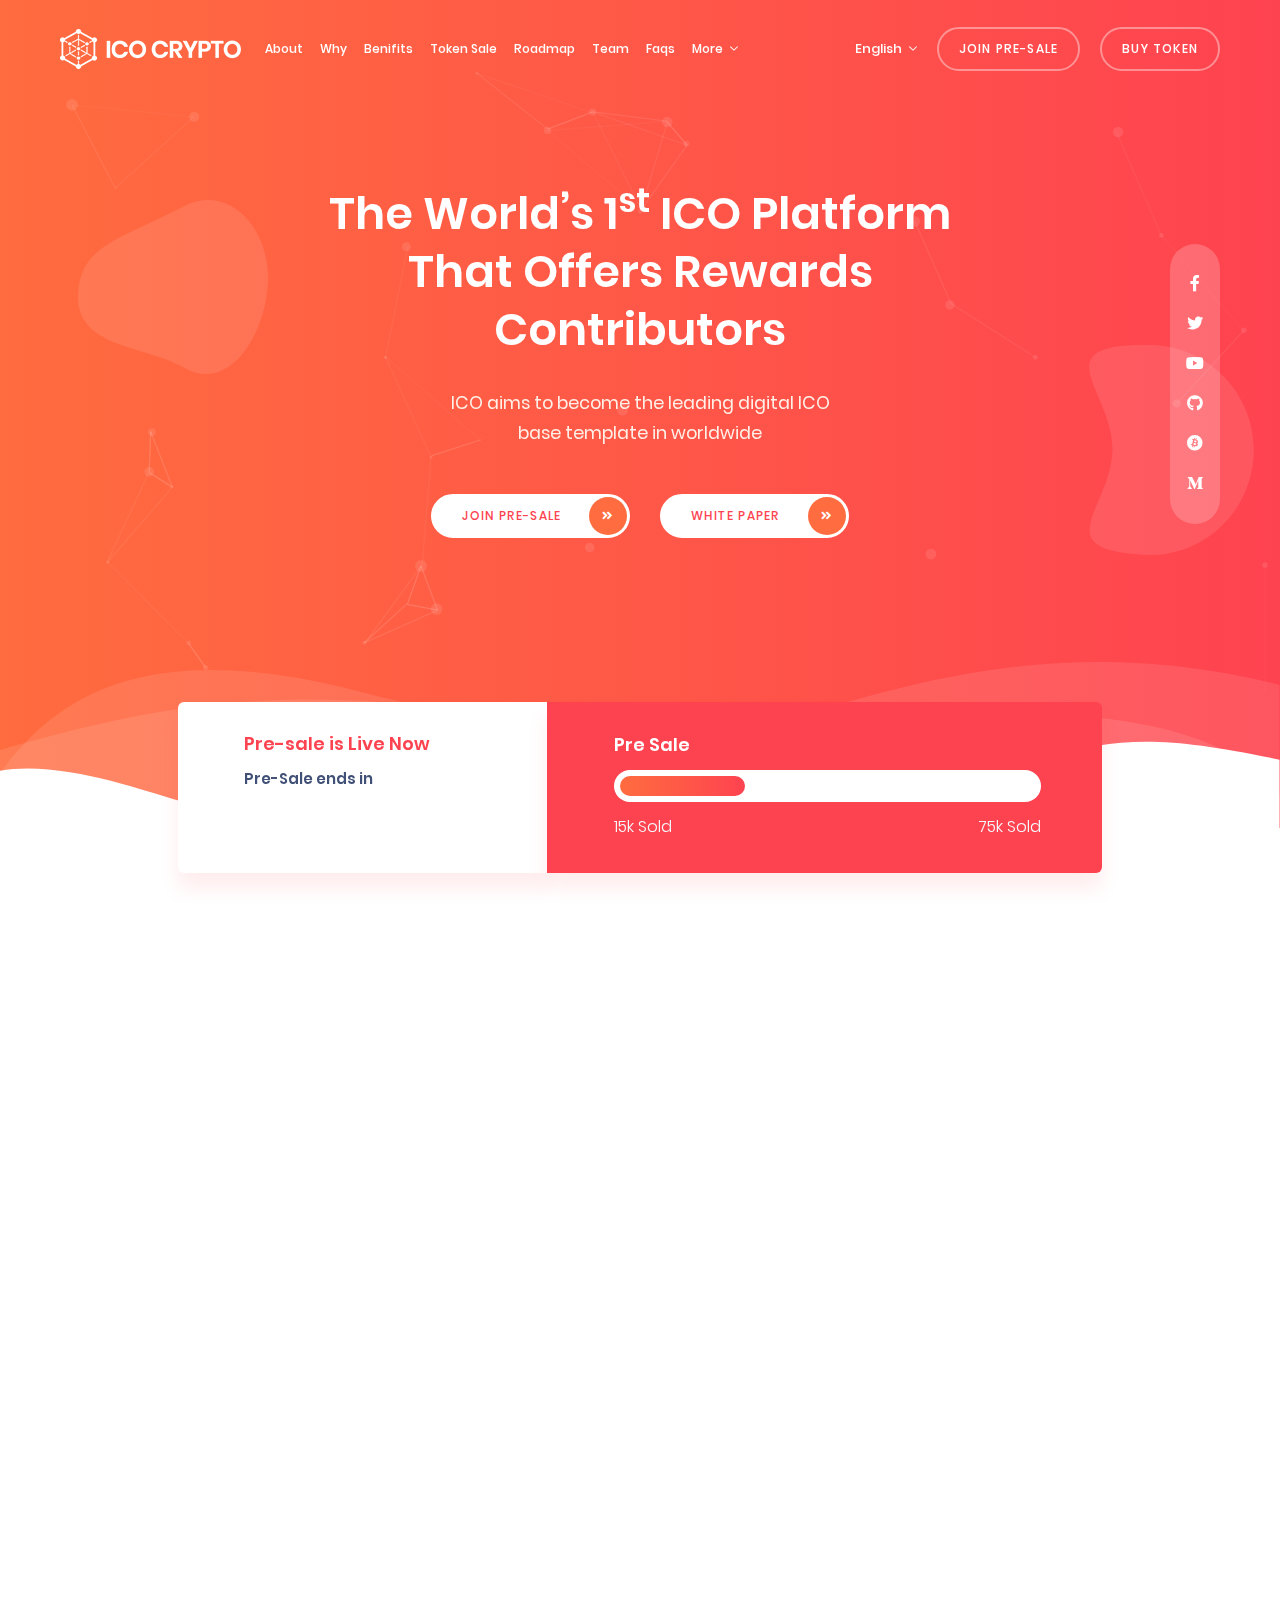
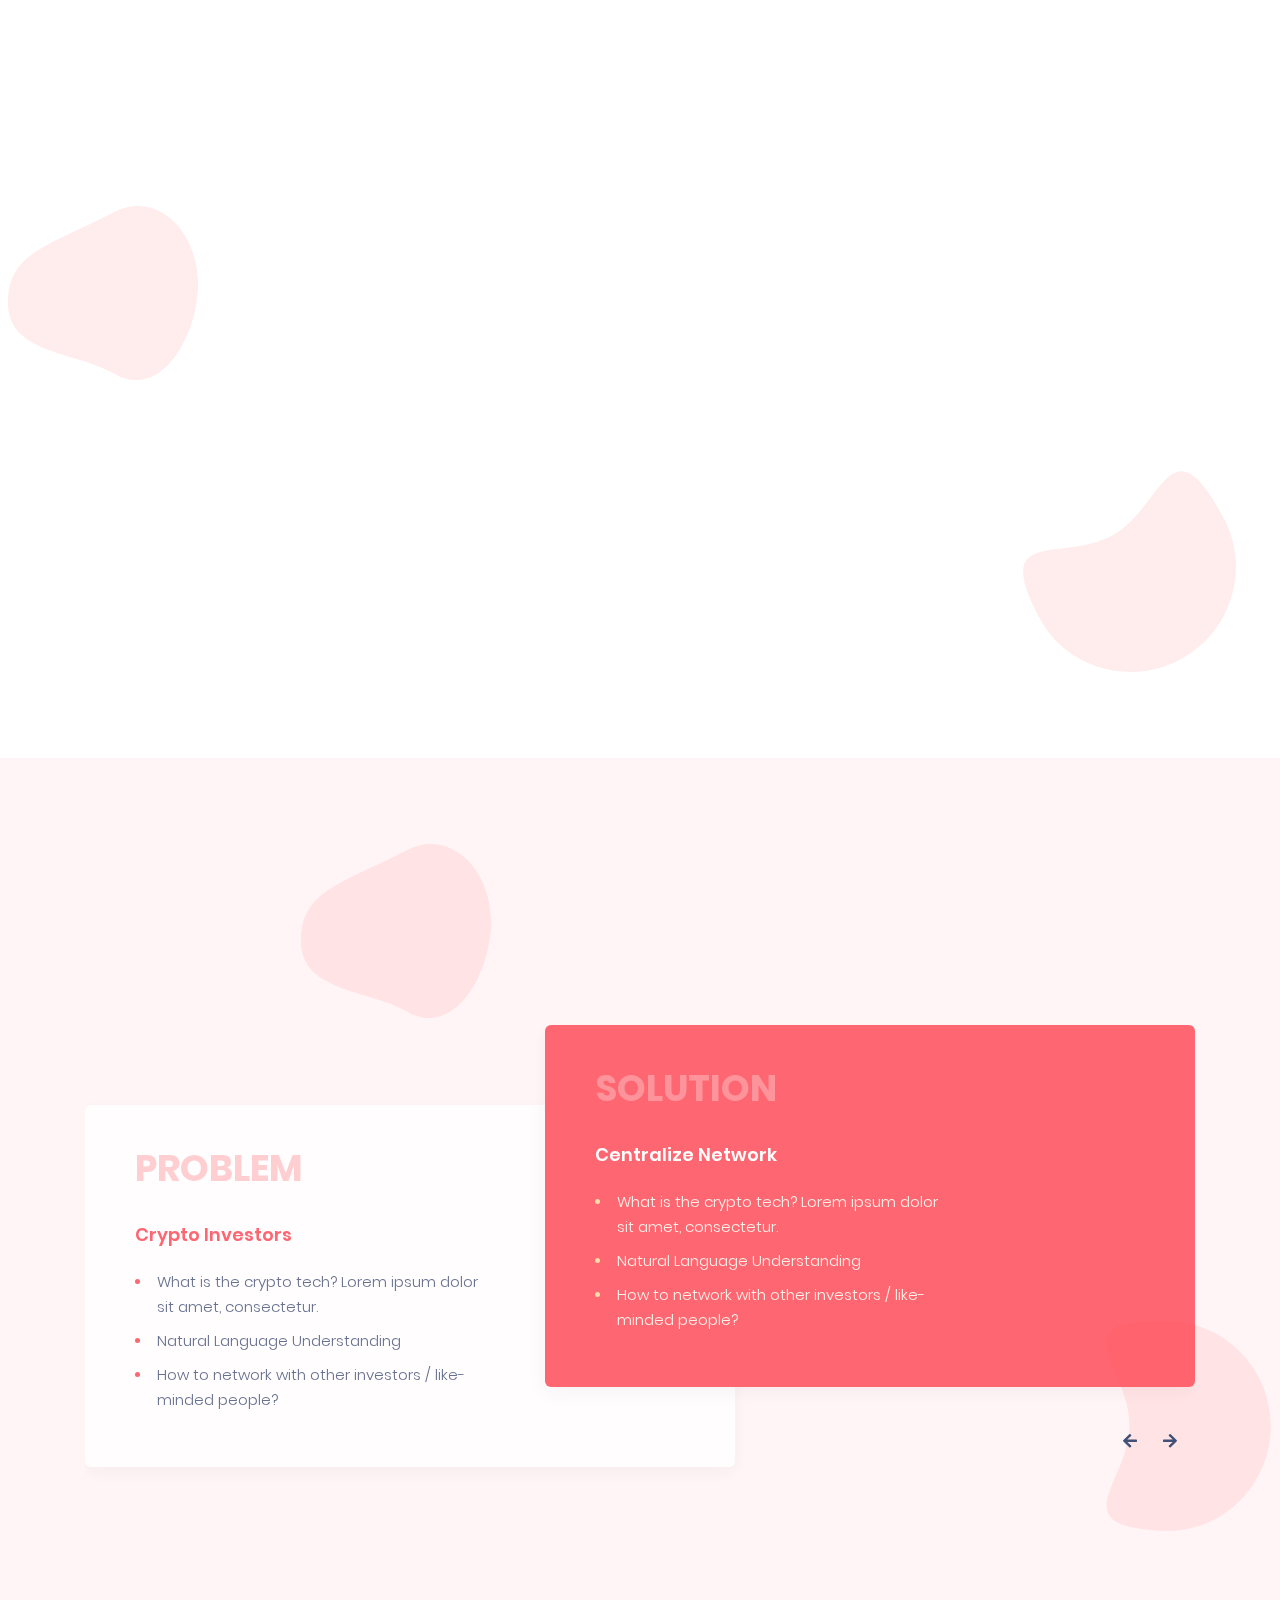
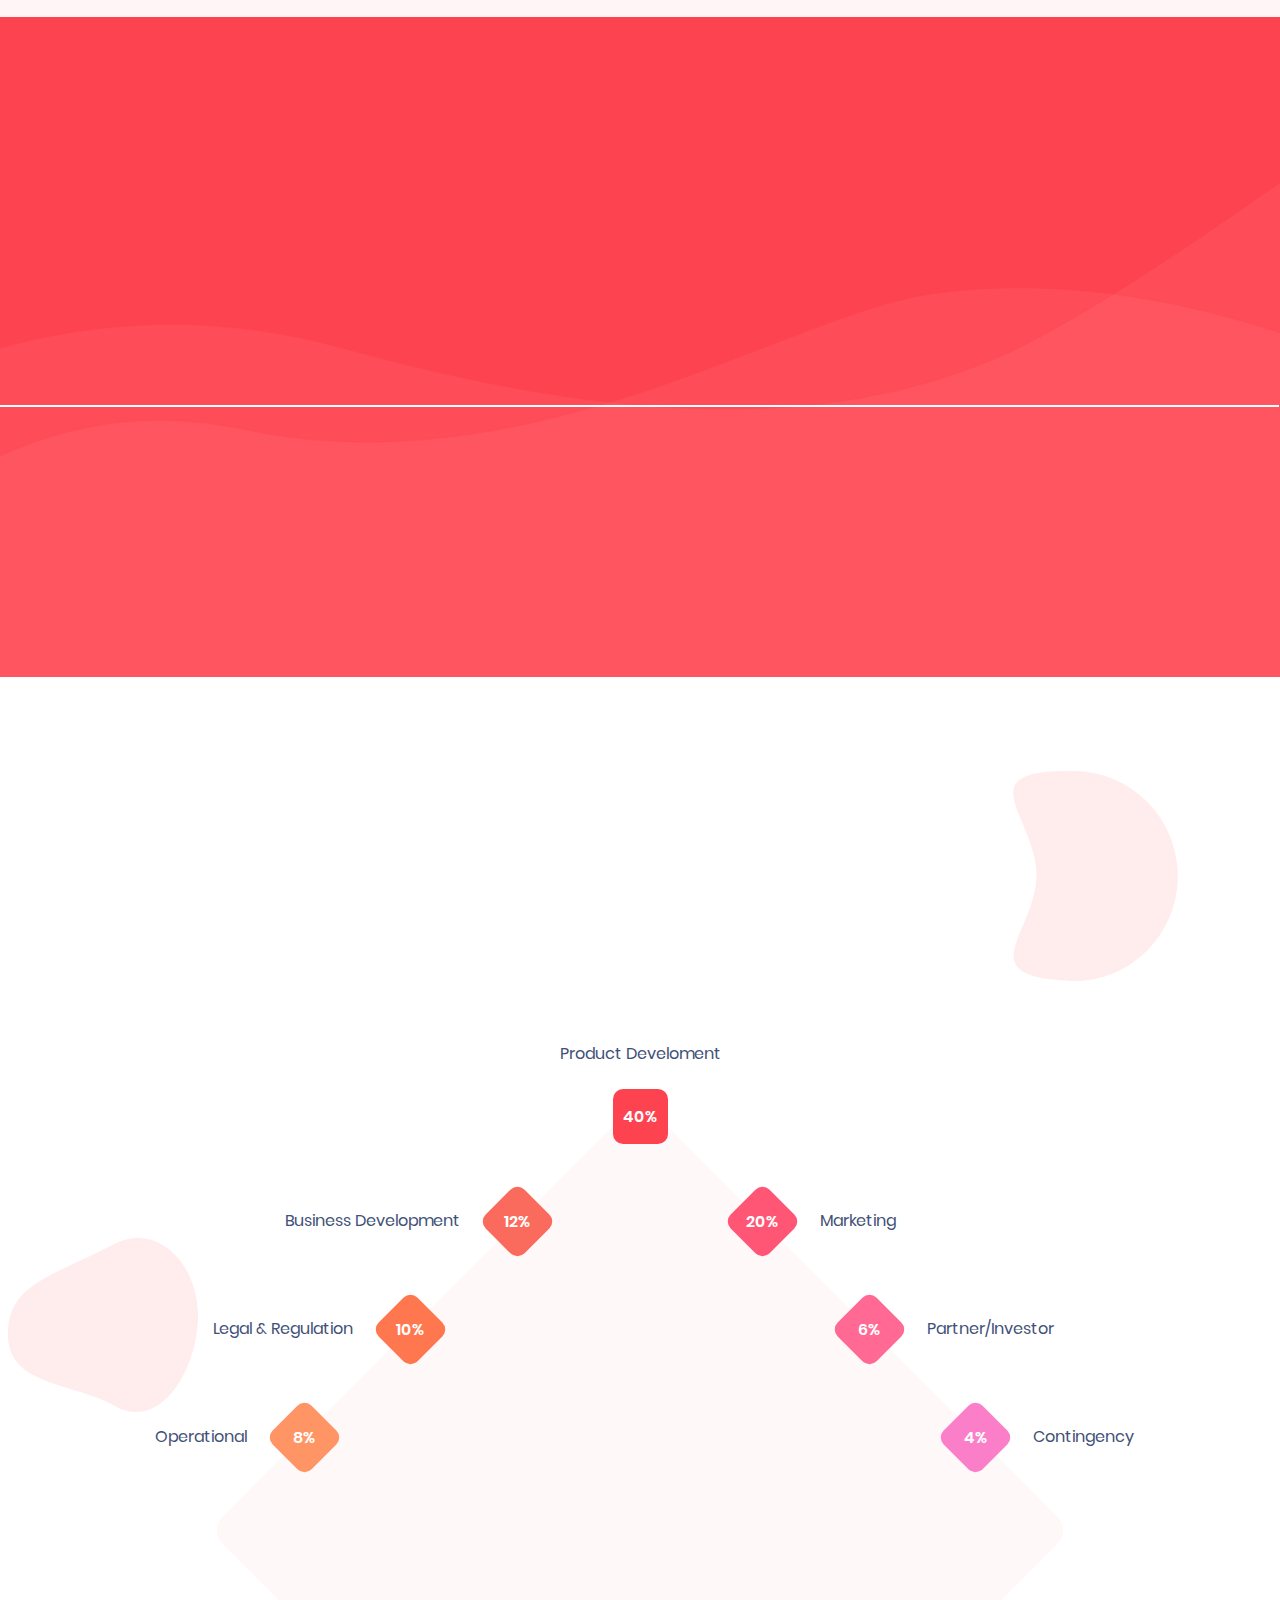
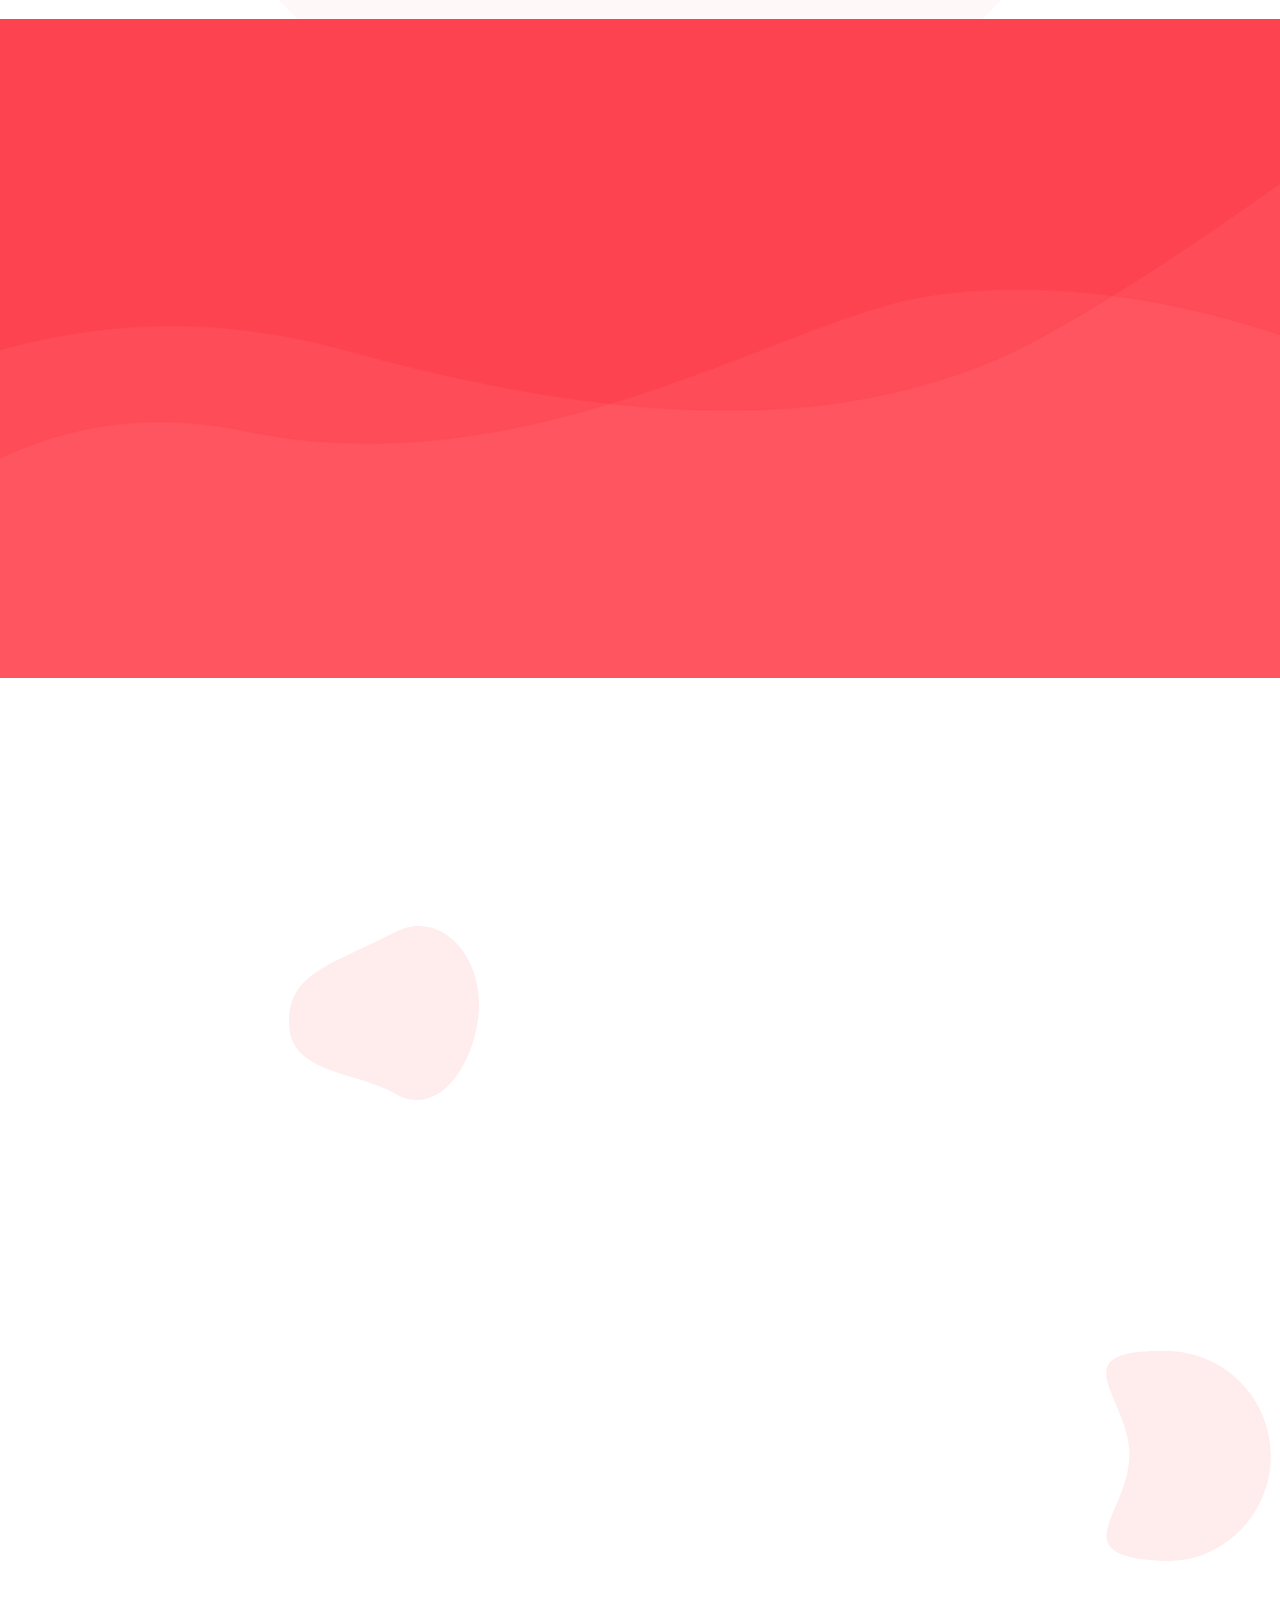
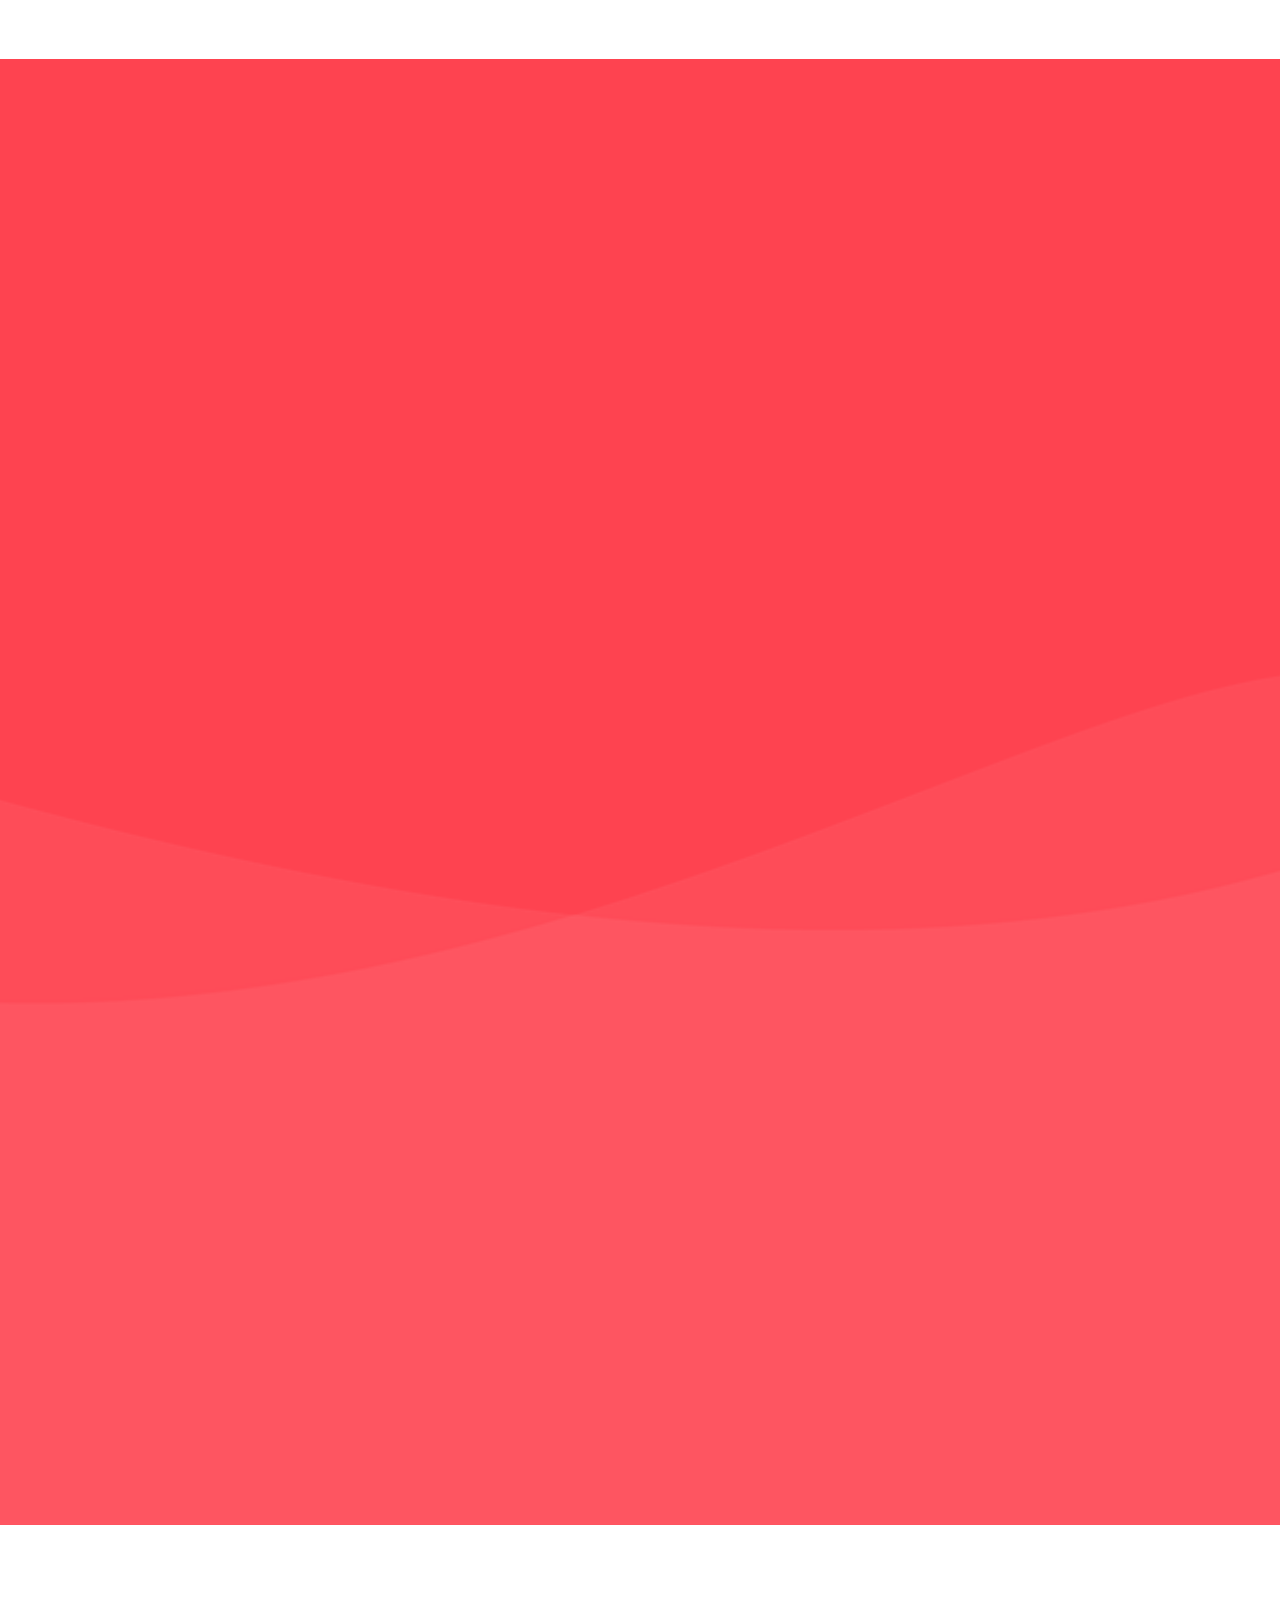
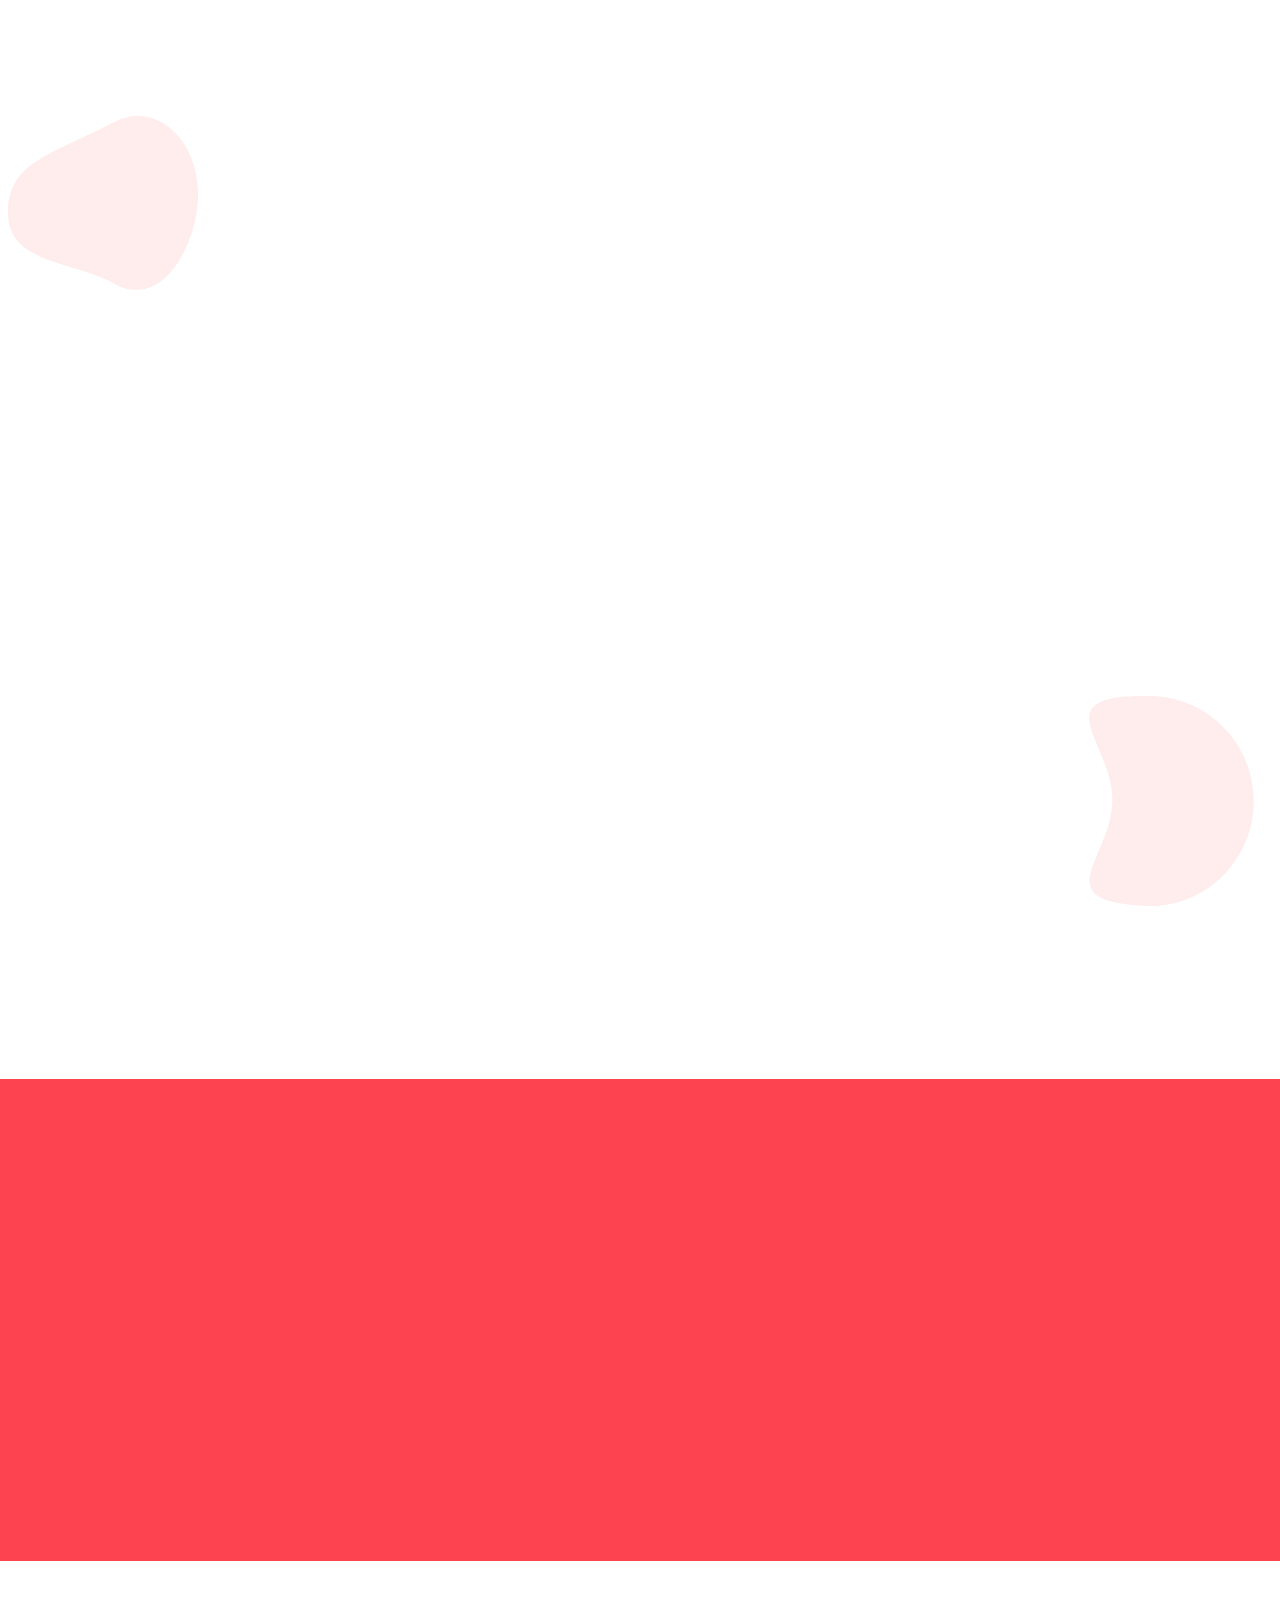
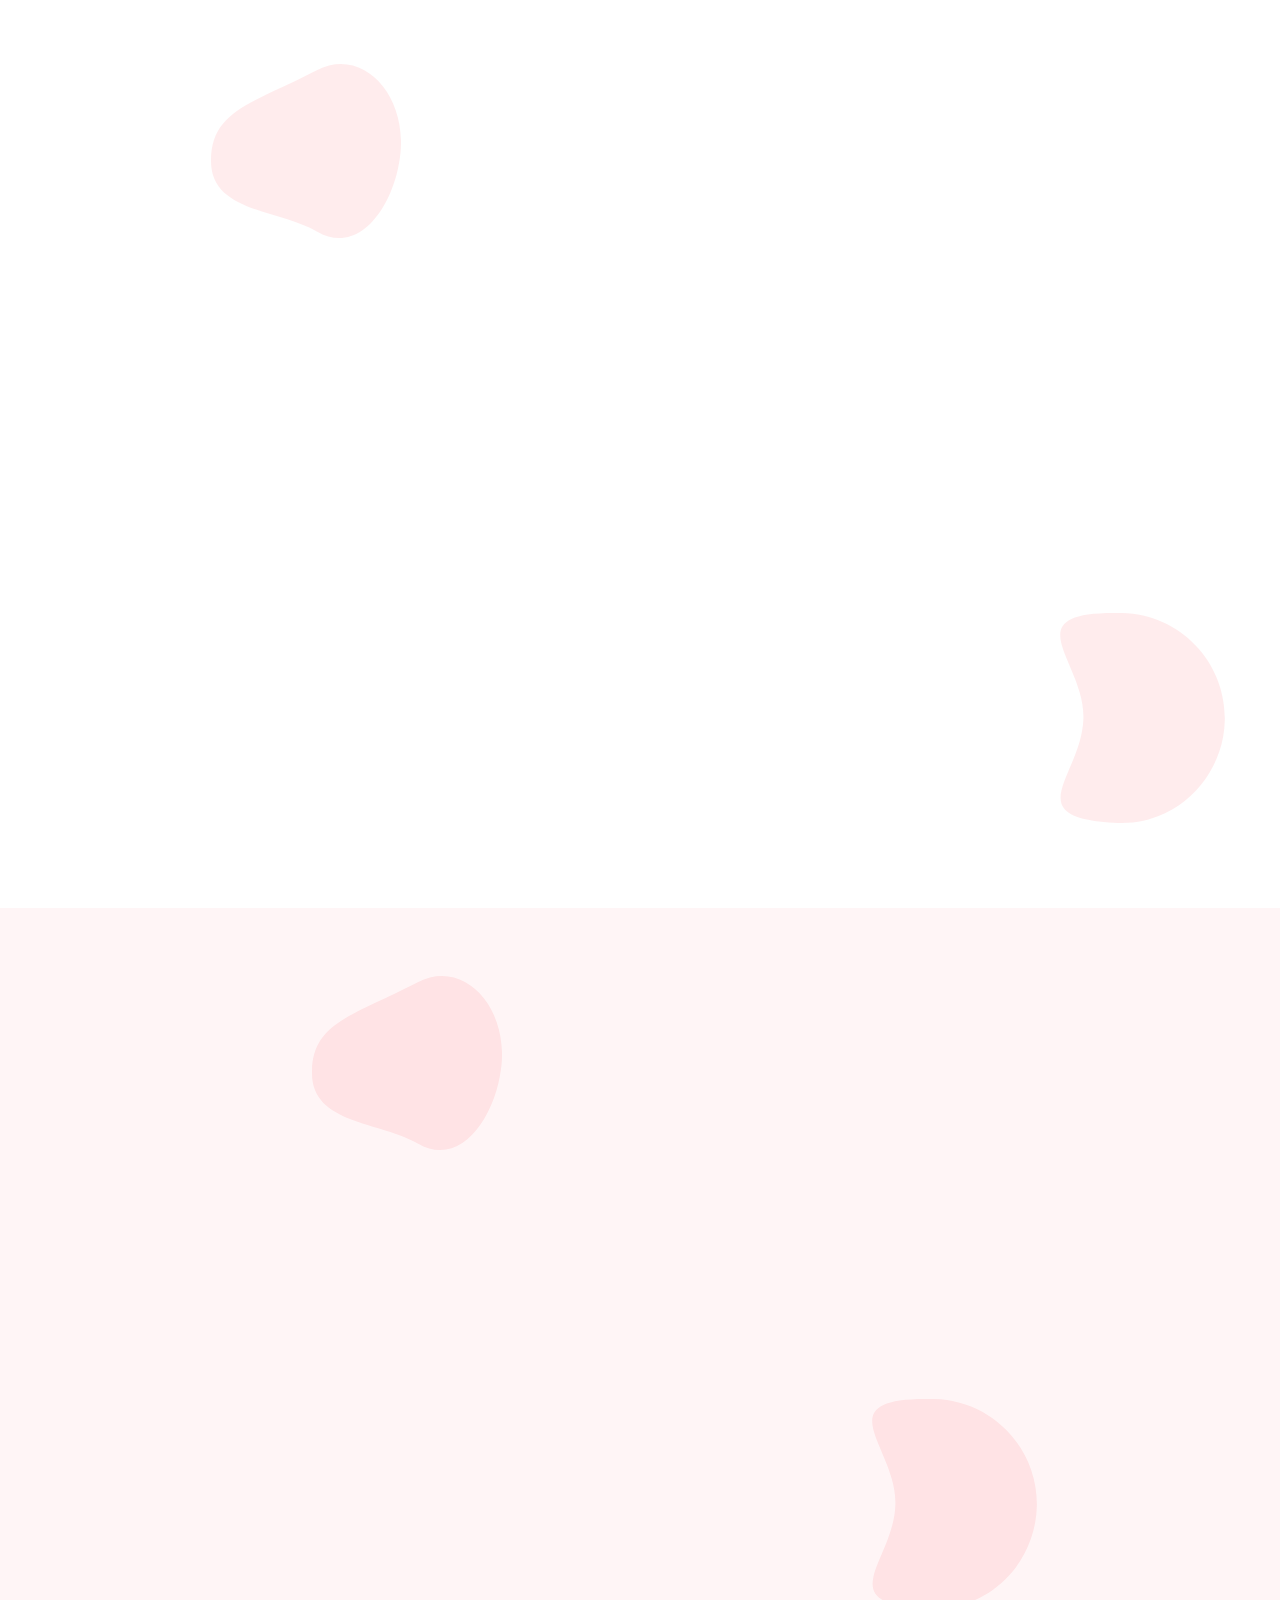
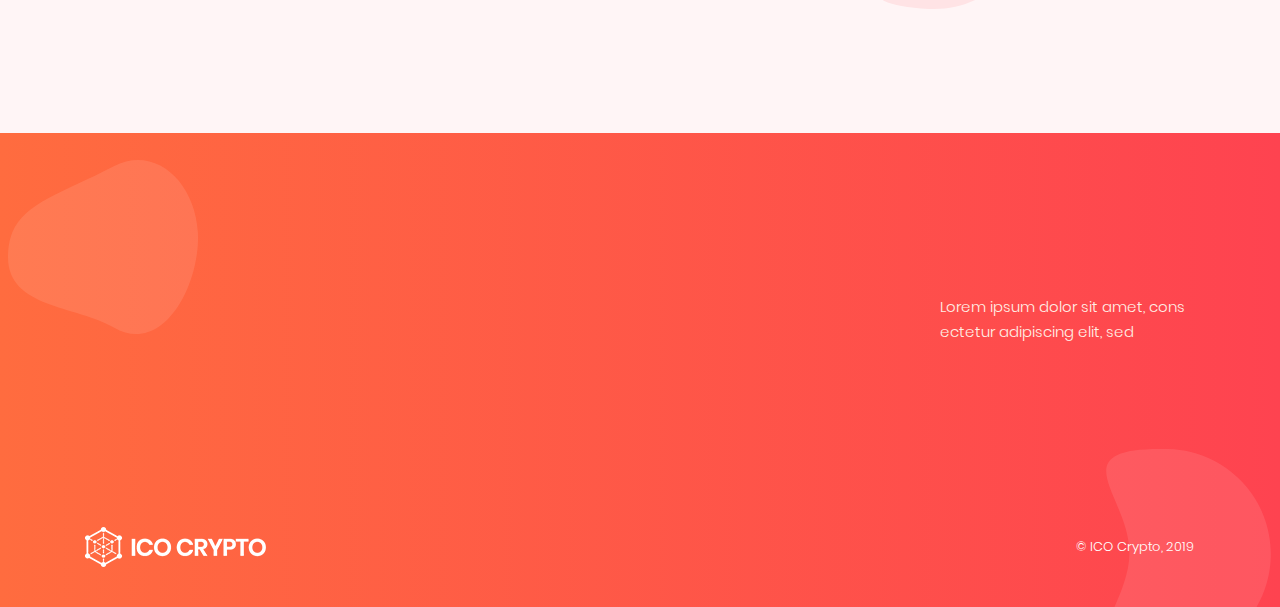
==== index-zinnia.html @ e2e9f6ba "Add files via upload" ====
<!DOCTYPE html>
<html lang="zxx" class="js">
<head>
	<meta charset="utf-8">
<meta name="author" content="Softnio">
<meta name="viewport" content="width=device-width, initial-scale=1, shrink-to-fit=no">
<meta name="description" content="">
<!-- Fav Icon  -->
<link rel="shortcut icon" href="images/favicon.png">
<!-- Site Title  -->
<title>Zinnia | ICO Crypto - ICO Landing Page &amp; Multi-Purpose Cryptocurrency HTML Template</title>
<!-- Bundle and Base CSS -->
<link rel="stylesheet" href="assets/css/vendor.bundle.css?ver=1930">
<link rel="stylesheet" href="assets/css/style-zinnia.css?ver=1930" id="changeTheme">
<!-- Extra CSS -->
<link rel="stylesheet" href="assets/css/theme.css?ver=1930">




</head>
    


    <body class="nk-body body-wider mode-onepage">

	<div class="nk-wrap">
		<header class="nk-header page-header is-transparent is-sticky is-shrink" id="header">
		    <!-- Header @s -->
            <div class="header-main">
                <div class="header-container header-container-s1">
                    <div class="header-wrap">
                        <!-- Logo @s -->
                        <div class="header-logo logo animated" data-animate="fadeInDown" data-delay=".65">
                            <a href="./" class="logo-link">
                                <img class="logo-dark" src="images/logo.png" srcset="images/logo2x.png 2x" alt="logo">
                                <img class="logo-light" src="images/logo-full-white.png" srcset="images/logo-full-white2x.png 2x" alt="logo">
                            </a>
                        </div>

                        <!-- Menu Toogle @s -->
                        <div class="header-nav-toggle">
                            <a href="#" class="navbar-toggle" data-menu-toggle="header-menu">
                                <div class="toggle-line">
                                    <span></span>
                                </div>
                            </a>
                        </div>

                        <!-- Menu @s -->
                        <div class="header-navbar header-navbar-s1">
                            <nav class="header-menu justify-content-between" id="header-menu">
                                <ul class="menu animated remove-animation" data-animate="fadeInDown" data-delay=".75">
                                    <li class="menu-item"><a class="menu-link nav-link" href="#about">About</a></li>
                                    <li class="menu-item"><a class="menu-link nav-link" href="#why">Why</a></li>
                                    <li class="menu-item"><a class="menu-link nav-link" href="#benifits">Benifits</a></li>
                                    <li class="menu-item"><a class="menu-link nav-link" href="#tokensale">Token Sale</a></li>
                                    <li class="menu-item"><a class="menu-link nav-link" href="#roadmap">Roadmap</a></li>
                                    <li class="menu-item"><a class="menu-link nav-link" href="#team">Team</a></li>
                                    <li class="menu-item"><a class="menu-link nav-link" href="#faqs">Faqs</a></li>
<!--                                    <li class="menu-item"><a class="menu-link nav-link" href="#contact">Contact</a></li>-->
                                    <li class="menu-item has-sub">
                                        <a class="menu-link nav-link menu-toggle" href="#">More</a>
                                        <ul class="menu-sub menu-drop">
                                            <li class="menu-item"><a class="menu-link nav-link" href="#documents">Documents</a></li>
                                            <li class="menu-item"><a class="menu-link nav-link" href="#services">Services</a></li>
                                            <li class="menu-item"><a class="menu-link nav-link" href="#partners">Partners</a></li>
                                            <li class="menu-item"><a class="menu-link nav-link" href="#contact">Contact</a></li>
                                        </ul>
                                    </li>
                                </ul>
                                <ul class="menu-btns align-items-center animated remove-animation" data-animate="fadeInDown" data-delay=".85">
                                    <li class="language-switcher language-switcher-s1 toggle-wrap">
                                        <a class="toggle-tigger" href="#">English</a>
                                        <ul class="toggle-class toggle-drop toggle-drop-left drop-list drop-list-sm">
                                            <li><a href="#">French</a></li>
                                            <li><a href="#">Chinese</a></li>
                                            <li><a href="#">Hindi</a></li>
                                        </ul>
                                    </li>
                                    <li><a href="#" class="btn btn-md btn-round btn-outline btn-auto btn-primary"><span>Join Pre-sale</span></a></li>
                                    <li><a href="#" class="btn btn-md btn-round btn-outline btn-auto btn-primary"><span>Buy Token</span></a></li>
                                </ul>
                            </nav>
                        </div><!-- .header-navbar @e -->
                    </div>                                                
                </div>
            </div><!-- .header-main @e -->

			<!-- Banner @s -->
            <div class="header-banner bg-theme-grad-alt">
                <div class="nk-banner">
                    <div class="banner banner-fs banner-single banner-with-token-box-s1">
                        <div class="ui-shape ui-shape-header ui-shape-light"></div>
                        <div class="banner-wrap">
                            <div class="container">
                                <div class="row align-items-center justify-content-center">
                                    <div class="col-sm-10 col-md-10 col-xl-9">
                                        <div class="banner-caption tc-light text-center">
                                            <div class="cpn-title animated" data-animate="fadeInUp" data-delay="1.25">
                                                <h1 class="title title-xl-s2 title-semibold">The World’s 1<sup>st</sup> ICO Platform That Offers Rewards Contributors</h1>
                                            </div>
                                            <div class="cpn-text cpn-text-center">
                                                <p class="lead animated" data-animate="fadeInUp" data-delay="1.35">ICO aims to become the leading digital ICO <br class="d-none d-md-block">base template in worldwide</p>
                                            </div>
                                            <div class="cpn-btns">
                                                <ul class="btn-grp justify-content-center animated" data-animate="fadeInUp" data-delay="1.45">
                                                    <li><a href="#" class="btn btn-md btn-round btn-with-icon btn-light">
                                                        <span>Join Pre-Sale</span> 
                                                        <em class="icon fas fa-angle-double-right"></em>
                                                    </a></li>
                                                    <li><a href="#" class="btn btn-md btn-round btn-with-icon btn-light">
                                                        <span>White Paper</span> 
                                                        <em class="icon fas fa-angle-double-right"></em>
                                                    </a></li>
                                                </ul>
                                            </div>
                                        </div>
                                    </div><!-- .col -->
                                </div><!-- .row -->
                            </div>
                            <div class="banner-social-wrap text-center animated" data-animate="fadeIn" data-delay="1.55">
                                <ul class="banner-social banner-social-vertical">
                                    <li><a href="#"><em class="fab fa-facebook-f"></em></a></li>
                                    <li><a href="#"><em class="fab fa-twitter"></em></a></li>
                                    <li><a href="#"><em class="fab fa-youtube"></em></a></li>
                                    <li><a href="#"><em class="fab fa-github"></em></a></li>
                                    <li><a href="#"><em class="fab fa-bitcoin"></em></a></li>
                                    <li><a href="#"><em class="fab fa-medium-m"></em></a></li>
                                </ul>
                            </div>
                        </div>
                    </div>
                    <div class="nk-ovm mask-b mask-contain-bottom"></div>
                </div><!-- .nk-banner -->
                <div class="token-box token-box-s1 animated" data-animate="fadeInUp" data-delay="1.65">
                    <div class="container">
                        <div class="row no-gutters justify-content-center">
                            <div class="col-xl-4 col-md-5">
                                <div class="token-countdown-wrapper split split-left split-md-left">
                                    <h5 class="title-sm">Pre-sale is Live Now</h5>
                                    <h6>Pre-Sale ends in</h6>
                                    <div class="countdown-small countdown-s3 countdown" data-date="2021/08/10" data-day-text="D" data-hour-text="H" data-min-text="M" data-sec-text="S"></div>
                                </div>
                            </div><!-- .col  -->
                            <div class="col-xl-6 col-md-7">
                                <div class="token-status token-status-s1 bg-theme tc-light text-left split split-right split-md-right">
                                    <h5 class="title-sm">Pre Sale</h5>
                                    <div class="progress-bar progress-bar-s1">
                                        <div class="progress-percent progress-percent-s1 bg-theme-grad-alt" data-percent="30"></div>
                                    </div>
                                    <div class="progress-points"><span>15k Sold</span> <span>75k Sold</span></div>
                                </div>
                            </div><!-- .col  -->
                        </div><!-- .row  -->
                    </div><!-- .container  -->
                </div>
                
                <!-- Place Particle Js -->
				<div id="particles-bg" class="particles-container particles-bg"></div>
            </div>
            <div class="gap-5x"></div>
            <div class="gap-10x d-md-none"></div>
            <div class="gap-5x d-sm-none"></div>
			<!-- .header-banner @e -->            
		</header>
        <main class="nk-pages">
            <section class="section bg-white pb-0 ov-h" id="about">
                <div class="container">
                    <!-- Block @s -->
                    <div class="nk-block nk-block-about text-center">
                        <div class="row justify-content-center gutter-vr-30px">
                            <div class="col-lg-10">
                                <div class="section-head section-head-about">
                                    <h2 class="title fw-6 animated" data-animate="fadeInUp" data-delay=".1">About ICO</h2>
                                    <p class="fw-4 tc-dark animated" data-animate="fadeInUp" data-delay=".2">Lorem ipsum dolor sit amet, consectetur adipiscing elit, sed do eiusmod tempor incididunt ut labore et dolore magna. At vero eos et accusamus et iusto odio dignissimos ducimus qui blanditiis praesentium voluptatum deleniti atque corrupti quos dolores et quas molestias excepturi sint occaecati cupiditate non provident, similique sunt in culpa qui officia deserunt mollitia animi.</p>
                                </div>
                            </div><!-- .col -->
                            <div class="col-lg-8">
                                <div class="nk-block-video tc-light animated" data-animate="fadeInUp" data-delay=".3">
                                    <img src="images/video/c.png" alt="">
                                    <a href="https://www.youtube.com/watch?v=SSo_EIwHSd4" class="nk-block-video-play video-popup btn-play btn-play-s3">
                                    <svg class="btn-play-icon-s2" viewBox="0 0 24 34"><path fill-rule="evenodd" d="M0.212,32.552 C0.427,32.851 0.769,33.010 1.117,33.010 C1.337,33.010 1.559,32.947 1.752,32.814 L23.521,17.879 C23.816,17.678 23.991,17.350 23.991,16.998 C23.991,16.646 23.816,16.319 23.521,16.115 L1.752,1.181 C1.415,0.950 0.972,0.922 0.606,1.107 C0.240,1.292 0.010,1.661 0.010,2.064 L0.010,22.480 C0.010,23.076 0.506,23.558 1.116,23.558 C1.727,23.558 2.222,23.076 2.222,22.480 L2.222,4.142 L20.963,16.998 L0.479,31.049 C-0.020,31.393 -0.140,32.066 0.212,32.552 Z"/></svg>
                                    </a>
                                </div>
                            </div><!-- .col -->
                        </div><!-- .row -->
                    </div><!-- .block @e -->
                </div>
            </section>
            <!-- // -->
            <section class="section bg-white" id="why">
                <div class="ui-shape ui-shape-s1"></div>
                <div class="container">
                    <!-- Block @s -->
                    <div class="nk-block nk-block-about">
                        <div class="row align-items-center gutter-vr-30px">
                            <div class="col-lg-5 text-center text-lg-left">
                                <div class="nk-block-text">
                                    <h2 class="title title-semibold animated" data-animate="fadeInUp" data-delay=".1">Direct-To-Consumer Decentralize Platform</h2>
                                    <p class="tc-dark animated" data-animate="fadeInUp" data-delay=".2"><strong>Lorem ipsum dolor sit amet, consectetur adipiscing elit, sed do eiusmod tempor incididunt.</strong></p>
                                    <p class="animated" data-animate="fadeInUp" data-delay=".3">Sed ut perspiciatis unde omnis iste natus error sit voluptatem accusantium doloremque laudantium, totam rem aperiam, eaque ipsa quae ab illo inventore veritatis et quasi architecto beatae vitae dicta sunt explicabo. Nemo enim ipsam voluptatem quia</p>
                                    <p class="animated" data-animate="fadeInUp" data-delay=".4">Neque porro quisquam est, qui dolorem ipsum quia dolor sit amet, consectetur, adipisci velit, sed quia non numquam eius modi tempora incidunt ut labore</p>
                                </div>
                            </div><!-- .col -->
                            <div class="col-lg-7">
                                <div class="nk-block-img nk-block-img-s2 text-center text-lg-left animated" data-animate="fadeInUp" data-delay=".5">
                                    <img src="images/zinnia/gfx-f.png" alt="">
                                </div>
                            </div><!-- .col -->
                        </div><!-- .row -->
                    </div><!-- .block @e -->
                </div>
            </section>
            <!-- // -->
            <section class="section bg-light-alt" id="benifits">
                <div class="ui-shape ui-shape-s2"></div>
                <div class="container">
                    <div class="section-head section-head-s8 wide-auto-sm text-center">
                        <h2 class="title title-semibold animated" data-animate="fadeInUp" data-delay=".1">ICO Problem &amp; Solution</h2>
                        <p class="animated" data-animate="fadeInUp" data-delay=".2">At vero eos et accusamus et iusto odio dignissimos ducimus qui blan ditiis praes entium volup tatum deleniti.</p>
                    </div><!-- .nk-block @e -->
                    <!-- Block @s -->
                    <div class="nk-block mgt-m30">
                        <div class="feature-carousel-s1 has-carousel has-carousel-overlap carousel-nav-center carousel-nav-s1 owl-carousel" data-items="1" data-navs="true" data-loop="true" data-animate-out="fadeOut">
                            <div class="feature">
                                <div class="row no-gutters">
                                    <div class="col-md-6 col-sm-12 animate-left delay-5ms">
                                        <div class="feature-s10 feature-s10-left round bg-white">
                                            <h2 class="title title-bold title-s4">Problem</h2>
                                            <h5 class="title-sm">Crypto Investors</h5>
                                            <ul class="list list-dot list-dot-s2">
                                                <li>What is the crypto tech? Lorem ipsum dolor sit amet, consectetur.</li>
                                                <li>Natural Language Understanding</li>
                                                <li>How to network with other investors / like-minded people?</li>
                                            </ul>
                                        </div>
                                    </div><!-- .col -->
                                    <div class="col-md-6 col-sm-12 animate-right delay-7ms">
                                        <div class="feature-s10 feature-s10-right round bg-theme tc-light">
                                            <h2 class="title title-bold title-s4">Solution</h2>
                                            <h5 class="title-sm">Centralize Network</h5>
                                            <ul class="list list-dot list-dot-s2">
                                                <li>What is the crypto tech? Lorem ipsum dolor sit amet, consectetur.</li>
                                                <li>Natural Language Understanding</li>
                                                <li>How to network with other investors / like-minded people?</li>
                                            </ul>
                                        </div>
                                    </div><!-- .col -->
                                </div><!-- .row -->
                            </div>
                            <div class="feature">
                                <div class="row no-gutters">
                                    <div class="col-md-6 col-sm-12 animate-left delay-5ms">
                                        <div class="feature-s10 feature-s10-left round bg-white">
                                            <h2 class="title title-bold title-s4">Problem</h2>
                                            <h5 class="title-sm">Crypto Investors</h5>
                                            <ul class="list list-dot list-dot-s2">
                                                <li>What is the crypto tech? Lorem ipsum dolor sit amet, consectetur.</li>
                                                <li>Natural Language Understanding</li>
                                                <li>How to network with other investors / like-minded people?</li>
                                            </ul>
                                        </div>
                                    </div><!-- .col -->
                                    <div class="col-md-6 col-sm-12 animate-right delay-7ms">
                                        <div class="feature-s10 feature-s10-right round bg-theme tc-light">
                                            <h2 class="title title-bold title-s4">Solution</h2>
                                            <h5 class="title-sm">Centralize Network</h5>
                                            <ul class="list list-dot list-dot-s2">
                                                <li>What is the crypto tech? Lorem ipsum dolor sit amet, consectetur.</li>
                                                <li>Natural Language Understanding</li>
                                                <li>How to network with other investors / like-minded people?</li>
                                            </ul>
                                        </div>
                                    </div><!-- .col -->
                                </div><!-- .row -->
                            </div>
                        </div>
                    </div><!-- .block @s -->
                </div>
            </section>
            <!-- // -->
            <section class="bg-theme section tc-light ov-h" id="tokensale">
                <!-- Block @s -->
                <div class="nk-block nk-block-token mgb-m30">
                    <div class="section-head text-center wide-auto">
                        <h4 class="title title-semibold animated" data-animate="fadeInUp" data-delay=".1">ICO Tokens Details</h4>
                    </div>
                    <div class="tokdis-list">
                        <div class="container">
                            <div class="row text-center text-lg-left">
                                <div class="col-md">
                                    <div class="tokdis-item animated" data-animate="fadeInUp" data-delay=".2">
                                        <span>Tokens Offered</span>
                                        <h5>20M</h5>
                                    </div>
                                </div><!-- .col -->
                                <div class="col-md">
                                    <div class="tokdis-item animated" data-animate="fadeInUp" data-delay=".3">
                                        <span>Soft Cap (Public ICO)</span>
                                        <h5>$4M</h5>
                                    </div>
                                </div><!-- .col -->
                                <div class="col-md">
                                    <div class="tokdis-item animated" data-animate="fadeInUp" data-delay=".4">
                                        <span>Hard Cap</span>
                                        <h5>20 million</h5>
                                    </div>
                                </div><!-- .col -->
                                <div class="col-lg-4">
                                    <div class="tokdis-item animated" data-animate="fadeInUp" data-delay=".5">
                                        <span>Tokens Distributed</span>
                                        <h5>30 days after token sale ends</h5>
                                    </div>
                                </div><!-- .col -->
                            </div><!-- .row -->
                        </div>
                    </div>
                    <div class="toktmln-list">
                        <div class="container">
                            <div class="row">
                                <div class="col-lg">
                                    <div class="toktmln-item animated" data-animate="fadeInUp" data-delay=".6">
                                        <div>
                                            <span>Token Sale I</span>
                                            <span>January 15- February 15</span>
                                        </div>
                                        <div>
                                            <span>67% Bonus</span>
                                            <span>$0.354344/token</span>
                                        </div>
                                    </div>
                                </div><!-- .col -->
                                <div class="col-lg">
                                    <div class="toktmln-item animated" data-animate="fadeInUp" data-delay=".7">
                                        <div>
                                            <span>Token Sale II</span>
                                            <span>March 01 - March 15</span>
                                        </div>
                                        <div>
                                            <span>40% Bonus</span>
                                            <span>$0.354344/token</span>
                                        </div>
                                    </div>
                                </div><!-- .col -->
                                <div class="col-lg">
                                    <div class="toktmln-item animated" data-animate="fadeInUp" data-delay=".8">
                                        <div>
                                            <span>Token Sale III</span>
                                            <span>March 25- April 15</span>
                                        </div>
                                        <div>
                                            <span>20% Bonus</span>
                                            <span>$0.354344/token</span>
                                        </div>
                                    </div>
                                </div><!-- .col -->
                                <div class="col-lg">
                                    <div class="toktmln-item animated" data-animate="fadeInUp" data-delay=".9">
                                        <div>
                                            <span>Token Sale VI</span>
                                            <span>April 20- May 20</span>
                                        </div>
                                        <div>
                                            <span>50% Bonus</span>
                                            <span>$0.304344/token</span>
                                        </div>
                                    </div>
                                </div><!-- .col -->
                                <div class="col-lg">
                                    <div class="toktmln-item animated" data-animate="fadeInUp" data-delay="1">
                                        <div>
                                            <span>Token Sale V</span>
                                            <span>June 01 - July 30</span>
                                        </div>
                                        <div>
                                            <span>30% Bonus</span>
                                            <span>$0.354344/token</span>
                                        </div>
                                        </div>
                                        <div>
                                    </div>
                                </div><!-- .col -->
                            </div><!-- .row -->
                        </div>
                    </div>
                </div><!-- .block @e -->
                <!-- .section-tokensale -->
                <div class="nk-ovm shape-n"></div>
            </section>
            <!-- // -->
            <section class="bg-white ov-h section">
               <div class="ui-shape ui-shape-s3"></div>
                    <!-- Section Head @s -->
                    <div class="section-head text-center wide-auto">
                        <h4 class="title title-semibold animated" data-animate="fadeInUp" data-delay=".1">Token Allocation Forecast</h4>
                    </div><!-- .section-head @e -->
                    <!-- Block @s -->
                    <div class="nk-block nk-block-token">
                        <div class="container">
                            <div class="tab-s1 text-center">
                                <ul class="nav tab-nav-s4 text-center bg-theme-grad animated" data-animate="fadeInUp" data-delay=".2">
                                    <li><a data-toggle="tab" href="#tab-dist-1">Distribution </a></li>
                                    <li><a class="active show" data-toggle="tab" href="#tab-fund-1">Funding Allocation</a></li>
                                </ul>
                                <div class="gap-3x d-none d-lg-block"></div>
                                <div class="gap-10x d-none d-lg-block"></div>
                                <div class="tab-content">
                                    <div class="tab-pane fade animate" id="tab-dist-1">
                                        <div class="token-alocate-item token-alocate-item-s1 shadow-none mb-0">
                                            <div class="token-alocate-graph token-alocate-graph-s1 animated" data-animate="fadeInUp" data-delay="0.4">
                                                <canvas class="chart-canvas chart-canvas-s1" id="token-alocate-4"></canvas>
                                            </div>
                                            <ul class="chart-data-s1" data-canvas="token-alocate-4" data-canvas-type="doughnut" data-border-color="#F5F6F9">
                                                <li data-color="#fe4350" data-title="Token Sale Program" data-amount="60"></li>
                                                <li data-color="#fb6b5d" data-title="Reserve Fund" data-amount="8"></li>
                                                <li data-color="#ff5676" data-title="Team and Founders" data-amount="15"></li>
                                                <li data-color="#ff774e" data-title="Board Advisors" data-amount="4"></li>
                                                <li data-color="#ff6993" data-title="Ecosystem Development" data-amount="7"></li>
                                                <li data-color="#ff6993" data-title="Marketing and Bounty" data-amount="6"></li>
                                            </ul>
                                        </div>
                                    </div><!-- End tab-pane -->
                                    <div class="tab-pane fade show animate active" id="tab-fund-1">
                                        <div class="token-alocate-item token-alocate-item-s1 shadow-none mb-0">
                                            <div class="token-alocate-graph token-alocate-graph-s1 animated" data-animate="fadeInUp" data-delay="0.4">
                                                <canvas class="chart-canvas chart-canvas-s1" id="token-alocate-5"></canvas>
                                            </div>
                                            <ul class="chart-data-s1" data-canvas="token-alocate-5" data-canvas-type="doughnut" data-border-color="#F5F6F9">
                                                <li data-color="#fe4350" data-title="Product Develoment" data-amount="40"></li>
                                                <li data-color="#fb6b5d" data-title="Business Development" data-amount="12"></li>
                                                <li data-color="#ff5676" data-title="Marketing" data-amount="20"></li>
                                                <li data-color="#ff774e" data-title="Legal & Regulation" data-amount="10"></li>
                                                <li data-color="#ff6993" data-title="Partner/Investor" data-amount="6"></li>
                                                <li data-color="#ff9465" data-title="Operational" data-amount="8"></li>
                                                <li data-color="#fb7fc8" data-title="Contingency" data-amount="4"></li>
                                            </ul>
                                        </div>
                                    </div><!-- End tab-pane -->
                                </div>
                            </div>
                        </div>
                    </div><!-- .block @e -->
                    <!-- .section-tokensale -->
            </section>
            <!-- // -->
            <section class="section bg-theme tc-light ov-h" id="documents">
                <div class="container">
                    <!-- Block @s -->
                    <div class="nk-block nk-block-text-wrap">
                        <div class="row align-items-center gutter-vr-30px">
                            <div class="col-lg-5">
                                <div class="nk-block-img nk-block-img-s2 text-center text-lg-left animated" data-animate="fadeInUp" data-delay=".1">
                                    <img src="images/zinnia/cover-a-white.png" alt="">
                                </div>
                            </div><!-- .col -->
                            <div class="col-lg-7 text-center text-lg-left">
                                <div class="nk-block-text">
                                    <div class="section-head">
                                        <h2 class="title title-semibold animated" data-animate="fadeInUp" data-delay=".2">Read Our Documents</h2>
                                        <p class="animated" data-animate="fadeInUp" data-delay=".3">Here is our full documents that help you to understand about us. And lorem ipsum dolor sit amet, consectetur adipiscing elit.</p>
                                    </div>
                                    <ul class="list list-btn-dropdown">
                                        <li class="drop-wrap animated" data-animate="fadeInUp" data-delay=".4">
                                            <a class="btn btn-md btn-round btn-with-icon btn-alt btn-outline btn-light toggle-tigger" href="#">
                                                <span>White Paper</span>
                                                <em class="icon fas fa-caret-down"></em>
                                            </a>
                                            <ul class="drop-list drop-list-full drop-list-center toggle-class toggle-drop">
                                                <li><a href="#">English</a></li>
                                                <li><a href="#">Dutch</a></li>
                                                <li><a href="#">France</a></li>
                                            </ul>
                                        </li>
                                        <li class="drop-wrap animated" data-animate="fadeInUp" data-delay=".5">
                                            <a class="btn btn-round btn-md btn-with-icon btn-alt btn-outline btn-light toggle-tigger" href="#">
                                                <span>One Pager</span>
                                                <em class="icon fas fa-caret-down"></em>
                                            </a>
                                            <ul class="drop-list drop-list-full drop-list-center toggle-class toggle-drop">
                                                <li><a href="#">English</a></li>
                                                <li><a href="#">Dutch</a></li>
                                                <li><a href="#">France</a></li>
                                            </ul>
                                        </li>
                                        <li class="animated" data-animate="fadeInUp" data-delay=".6">
                                            <a class="btn btn-round btn-md btn-outline btn-light" href="#">
                                                Privacy &amp; Policy
                                            </a>
                                        </li>
                                        <li class="animated" data-animate="fadeInUp" data-delay=".7">
                                            <a class="btn btn-round btn-md btn-outline btn-light" href="#">
                                                Terms of coin sale
                                            </a>
                                        </li>
                                    </ul>
                                </div>
                            </div><!-- .col -->
                        </div><!-- .row -->
                    </div><!-- .block @e -->
                </div>
                <div class="nk-ovm shape-n"></div>
            </section>
            <!-- // -->
            <section class="section bg-white" id="services">
                <div class="ui-shape ui-shape-s4"></div>
                <div class="container">
                    <!-- Section Head @s -->
                    <div class="section-head text-center wide-auto-sm">
                        <h4 class="title title-semibold animated" data-animate="fadeInUp" data-delay=".1">Our Technology Services</h4>
                        <p class=" animated" data-animate="fadeInUp" data-delay=".2">At vero eos et accusamus et iusto odio dignissimos ducimus qui blan ditiis praes entium volup tatum deleniti.</p>
                    </div><!-- .section-head @e -->
                    <!-- Block @s -->
                    <div class="nk-block nk-block-features">
                        <div class="row align-items-center gutter-vr-30px">
                            <div class="col-lg-7">
                                <div class="row justify-content-between text-center text-lg-left">
                                    <div class="col-xl-5 col-md-6">
                                        <div class="feature feature-s7 animated" data-animate="fadeInUp" data-delay=".4">
                                            <div class="feature-icon feature-icon-s1">
                                                <em class="icon icon-md ikon ikon-cash-1"></em>
                                            </div>
                                            <div class="feature-text">
                                                <h5 class="title-sm tc-alternet">Easy to Buy &amp; Sale Token</h5>
                                                <p>Lorem ipsum dolor sit amet, cons ectetur adipiscing elit, sed do eiusm od tempor incididunt.</p>
                                            </div>
                                        </div>
                                    </div><!-- .col -->
                                    <div class="col-xl-5 col-md-6">
                                        <div class="feature feature-s7 animated" data-animate="fadeInUp" data-delay=".5">
                                            <div class="feature-icon feature-icon-s1">
                                                <em class="icon icon-md ikon ikon-icon"></em>
                                            </div>
                                            <div class="feature-text">
                                                <h5 class="title-sm tc-alternet">Responsive Design</h5>
                                                <p>Placeat facere possimus, omnis voluptas assum enda est, omnis dolor repellendus. </p>
                                            </div>
                                        </div>
                                    </div><!-- .col -->
                                    <div class="col-xl-5 col-md-6">
                                        <div class="feature feature-s7 animated" data-animate="fadeInUp" data-delay=".6">
                                            <div class="feature-icon feature-icon-s1">
                                                <em class="icon icon-md ikon ikon-user-chat"></em>
                                            </div>
                                            <div class="feature-text">
                                                <h5 class="title-sm tc-alternet">Easy to Communicate</h5>
                                                <p>Nam libero tempore, cum soluta nobis est optio cumque nihil impedit quo minus id quod.</p>
                                            </div>
                                        </div>
                                    </div><!-- .col -->
                                    <div class="col-xl-5 col-md-6">
                                        <div class="feature feature-s7 animated" data-animate="fadeInUp" data-delay=".7">
                                            <div class="feature-icon feature-icon-s1">
                                                <em class="icon icon-md ikon ikon-shiled-3"></em>
                                            </div>
                                            <div class="feature-text">
                                                <h5 class="title-sm tc-alternet">Safe &amp; Secure</h5>
                                                <p>Nam libero tempore, cum soluta nobis est optio cumque nihil impedit quo minus id quod.</p>
                                            </div>
                                        </div>
                                    </div><!-- .col -->
                                </div><!-- .row -->
                                <div class="d-flex justify-content-center justify-content-lg-start">
                                    <ul class="btn-grp animated" data-animate="fadeInUp" data-delay=".8">
                                        <li><a href="#" class="btn btn-grad btn-round btn-md">Download Now</a></li>
                                        <li>
                                            <ul class="btn-grp gutter-15px">
                                                <li><a href="#"><em class="fab fa-apple"></em></a></li>
                                                <li><a href="#"><em class="fab fa-android"></em></a></li>
                                                <li><a href="#"><em class="fab fa-windows"></em></a></li>
                                            </ul>
                                        </li>
                                    </ul>
                                </div>
                            </div>
                            <div class="col-lg-5 order-first order-lg-last">
                                <div class="nk-block-img nk-block-img-s2 text-center text-lg-left animated" data-animate="fadeInUp" data-delay=".3">
                                    <img src="images/zinnia/sc-large-j.png" alt="">
                                </div>
                            </div><!-- .col -->
                        </div><!-- .row -->
                    </div><!-- .block @s -->
                </div>
            </section>
            <!-- // -->
            <section class="section bg-theme tc-light ov-h" id="roadmap">
                <div class="container">
                    <!-- Section Head @s -->
                    <div class="section-head text-center wide-auto-sm">
                        <h4 class="title title-semibold animated" data-animate="fadeInUp" data-delay=".1">Roadmap</h4>
                        <p class="animated" data-animate="fadeInUp" data-delay=".2">Our team working hardly to make archive lorem ipsum dolor sit amet, consectetur  amet, consectetur adipiscing elit. </p>
                    </div><!-- .section-head @e -->
                    <!-- Block @s -->
                    <div class="nk-block">
                        <div class="row justify-content-center">
                            <div class="col-xl-12">
                                <div class="roadmap-all mgb-m50 animated" data-animate="fadeInUp" data-delay=".3">
                                    <div class="roadmap-wrap roadmap-wrap-done roadmap-wrap-s1 mb-0">
                                        <div class="row no-gutters">
                                            <div class="col-lg">
                                                <div class="roadmap roadmap-s1 roadmap-done text-lg-center">
                                                    <div class="roadmap-step roadmap-step-s1">
                                                        <div class="roadmap-head roadmap-head-s1">
                                                            <span class="roadmap-time roadmap-time-s1">2017 Q1</span>
                                                            <span class="roadmap-title roadmap-title-s1">Concept</span>
                                                        </div>
                                                        <ul class="roadmap-step-list roadmap-step-list-s1">
                                                            <li>Concept Generation</li>
                                                            <li>Team Assemble</li>
                                                        </ul>
                                                    </div>
                                                </div>
                                            </div><!-- .col -->
                                            <div class="col-lg">
                                                <div class="roadmap roadmap-s1 roadmap-done text-lg-center">
                                                    <div class="roadmap-step roadmap-step-s1">
                                                        <div class="roadmap-head roadmap-head-s1">
                                                            <span class="roadmap-time roadmap-time-s1">2017 Q2</span>
                                                            <span class="roadmap-title roadmap-title-s1">Research</span>
                                                        </div>
                                                        <ul class="roadmap-step-list roadmap-step-list-s1">
                                                            <li>Proving the concept can work</li>
                                                            <li>Strategic Plan</li>
                                                            <li>White paper conpletion</li>
                                                        </ul>
                                                    </div>
                                                </div>
                                            </div><!-- .col -->
                                            <div class="col-lg">
                                                <div class="roadmap roadmap-s1 roadmap-done text-lg-center">
                                                    <div class="roadmap-step roadmap-step-s1">
                                                        <div class="roadmap-head roadmap-head-s1">
                                                            <span class="roadmap-time roadmap-time-s1">2018 Q1</span>
                                                            <span class="roadmap-title roadmap-title-s1">Design</span>
                                                        </div>
                                                        <ul class="roadmap-step-list roadmap-step-list-s1">
                                                            <li>Platform design and technical demonstration</li>
                                                            <li>Building the MVP</li>
                                                        </ul>
                                                    </div>
                                                </div>
                                            </div><!-- .col -->
                                            <div class="col-lg">
                                                <div class="roadmap roadmap-s1 roadmap-done text-lg-center">
                                                    <div class="roadmap-step roadmap-step-s1">
                                                        <div class="roadmap-head roadmap-head-s1">
                                                            <span class="roadmap-time roadmap-time-s1">2018 Q2</span>
                                                            <span class="roadmap-title roadmap-title-s1">Pre-Sale</span>
                                                        </div>
                                                        <ul class="roadmap-step-list roadmap-step-list-s1">
                                                            <li>Public financing &amp; Seed funding raised</li>
                                                        </ul>
                                                    </div>
                                                </div>
                                            </div><!-- .col -->
                                        </div><!-- .row -->
                                    </div>
                                    <div class="roadmap-wrap roadmap-wrap-s1 mb-0">
                                        <div class="row flex-row-reverse no-gutters">
                                            <div class="col-lg">
                                                <div class="roadmap roadmap-current roadmap-s1 text-lg-center">
                                                    <div class="roadmap-step roadmap-step-s1">
                                                        <div class="roadmap-head roadmap-head-s1">
                                                            <span class="roadmap-time roadmap-time-s1">2018 Q3</span>
                                                            <span class="roadmap-title roadmap-title-s1">App Beta Test</span>
                                                        </div>
                                                        <ul class="roadmap-step-list roadmap-step-list-s1">
                                                            <li>Private closed beta</li>
                                                            <li>Open beta launched to public and improvement the app</li>
                                                        </ul>
                                                    </div>
                                                </div>
                                            </div><!-- .col -->
                                            <div class="col-lg">
                                                <div class="roadmap roadmap-s1 text-lg-center">
                                                    <div class="roadmap-step roadmap-step-s1">
                                                        <div class="roadmap-head roadmap-head-s1">
                                                            <span class="roadmap-time roadmap-time-s1">2018 Q4</span>
                                                            <span class="roadmap-title roadmap-title-s1">Token Sale</span>
                                                        </div>
                                                        <ul class="roadmap-step-list roadmap-step-list-s1">
                                                            <li>ICO Press Tour</li>
                                                            <li>Open global sales of ICOblock token</li>
                                                        </ul>
                                                    </div>
                                                </div>
                                            </div><!-- .col -->
                                            <div class="col-lg">
                                                <div class="roadmap roadmap-s1 text-lg-center">
                                                    <div class="roadmap-step roadmap-step-s1">
                                                        <div class="roadmap-head roadmap-head-s1">
                                                            <span class="roadmap-time roadmap-time-s1">2018 Q1</span>
                                                            <span class="roadmap-title roadmap-title-s1">Alpha Test</span>
                                                        </div>
                                                        <ul class="roadmap-step-list roadmap-step-list-s1">
                                                            <li>In-house testing of functional</li>
                                                            <li>Prototype published and linked to Ethereum blockchain with real-time scanning</li>
                                                        </ul>
                                                    </div>
                                                </div>
                                            </div><!-- .col -->
                                        </div><!-- .row -->
                                    </div>
                                    <div class="roadmap-wrap roadmap-wrap-s1 mb-lg-0">
                                        <div class="row no-gutters">
                                            <div class="col-lg">
                                                <div class="roadmap roadmap-s1 text-lg-center">
                                                    <div class="roadmap-step roadmap-step-s1">
                                                        <div class="roadmap-head roadmap-head-s1">
                                                            <span class="roadmap-time roadmap-time-s1">2019 Q2</span>
                                                            <span class="roadmap-title roadmap-title-s1">Crowdfunding Integration</span>
                                                        </div>
                                                        <ul class="roadmap-step-list roadmap-step-list-s1">
                                                            <li>Smart contracts support creators</li>
                                                            <li>Ethereum tokens support</li>
                                                        </ul>
                                                    </div>
                                                </div>
                                            </div><!-- .col -->
                                            <div class="col-lg">
                                                <div class="roadmap roadmap-s1 text-lg-center">
                                                    <div class="roadmap-step roadmap-step-s1">
                                                        <div class="roadmap-head roadmap-head-s1">
                                                            <span class="roadmap-time roadmap-time-s1">2019 Q3</span>
                                                            <span class="roadmap-title roadmap-title-s1">Community Benefits</span>
                                                        </div>
                                                        <ul class="roadmap-step-list roadmap-step-list-s1">
                                                            <li>Establishing global user base</li>
                                                            <li>US start retailer selection</li>
                                                        </ul>
                                                    </div>
                                                </div>
                                            </div><!-- .col -->
                                            <div class="col-lg">
                                                <div class="roadmap roadmap-s1 text-lg-center">
                                                    <div class="roadmap-step roadmap-step-s1">
                                                        <div class="roadmap-head roadmap-head-s1">
                                                            <span class="roadmap-time roadmap-time-s1">2019 Q3</span>
                                                            <span class="roadmap-title roadmap-title-s1">Hardware things</span>
                                                        </div>
                                                        <ul class="roadmap-step-list roadmap-step-list-s1">
                                                            <li>Integration of third party controllers</li>
                                                            <li>Marketplace cooperative module</li>
                                                        </ul>
                                                    </div>
                                                </div>
                                            </div><!-- .col -->
                                            <div class="col-lg">
                                                <div class="roadmap roadmap-s1 text-lg-center">
                                                    <div class="roadmap-step roadmap-step-s1">
                                                        <div class="roadmap-head roadmap-head-s1">
                                                            <span class="roadmap-time roadmap-time-s1">2020 Q1</span>
                                                            <span class="roadmap-title roadmap-title-s1">More Operational</span>
                                                        </div>
                                                        <ul class="roadmap-step-list roadmap-step-list-s1">
                                                            <li>Integration with Private Chains, More Coin in Wallet</li>
                                                            <li>New services offered by members or business</li>
                                                        </ul>
                                                    </div>
                                                </div>
                                            </div><!-- .col -->
                                        </div><!-- .row -->
                                    </div>
                                </div>
                            </div><!-- .col -->
                        </div><!-- .row -->
                    </div><!-- .block @e -->
                </div>
                <div class="nk-ovm shape-n"></div>
            </section>
            <!-- // -->
            <section class="section bg-white" id="team">
                <div class="ui-shape ui-shape-s5"></div>
                <div class="container">
                    <!-- Section Head @s -->
                    <div class="section-head text-center wide-auto-sm">
                        <h4 class="title title-semibold animated" data-animate="fadeInUp" data-delay=".1">Executive team</h4>
                        <p class="animated" data-animate="fadeInUp" data-delay=".2">The ICO Crypto Team combines a passion for esports, industry experise &amp; proven record in finance, development, marketing &amp; licensing.</p>
                    </div><!-- .section-head @e -->
                    <!-- Block @s -->
                    <div class="nk-block nk-block-team-list team-list">
                        <div class="row justify-content-center">
                            <div class="col-sm-6 col-lg-3">
                                <div class="team team-s3 animated" data-animate="fadeInUp" data-delay=".3">
                                    <div class="team-photo round-full team-photo-bg">
                                        <a href="#team-popup-1" class="team-show content-popup" data-overlay="bg-theme-grad-alt"></a>
                                        <img src="images/team/sq-a.jpg" alt="team" class="round-full">
                                    </div>
                                    <h5 class="team-name title title-sm">Waylon Dalton</h5>
                                    <span class="team-position">CEO &amp; Lead Blockchain</span>
                                    <ul class="team-social team-social-s2">
                                        <li><a href="#"><em class="fab fa-linkedin-in"></em></a></li>
                                        <li><a href="#"><em class="fab fa-facebook-f"></em></a></li>
                                        <li><a href="#"><em class="fab fa-twitter"></em></a></li>
                                    </ul>
                                </div>
                                <!-- Start .team-profile  -->
                                <div id="team-popup-1" class="team-popup mfp-hide">
                                    <a title="Close" class="mfp-close">×</a>
                                    <div class="row align-items-start">
                                        <div class="col-md-6">
                                            <div class="team-photo">
                                                <img src="images/team/a-color.jpg" alt="team">
                                            </div>
                                        </div><!-- .col  -->
                                        <div class="col-md-6">
                                            <div class="team-popup-info pl-md-3">
                                                <h3 class="team-name title title-lg pt-4">Waylon Dalton</h3>
                                                <p class="team-position mb-1">CEO &amp; Lead Blockchain </p>
                                                <ul class="team-social team-social-s2 mb-4">
                                                    <li><a href="#"><em class="fab fa-facebook-f"></em></a></li>
                                                    <li><a href="#"><em class="fab fa-linkedin-in"></em></a></li>
                                                </ul>
                                                <p>He is a great man to work Lorem ipsum dolor sit amet, consec tetur adipis icing elit. Simi lique, autem. </p>
                                                <p>Tenetur quos facere magnam volupt ates quas esse Sedrep ell endus mole stiae tates quas esse Sed repell endus molesti aela uda ntium quis quam iusto minima thanks.</p>
                                                <div class="progress-list">
                                                    <div class="progress-wrap">
                                                        <div class="progress-title">Blockchain <span class="progress-amount">85%</span></div>
                                                        <div class="progress-bar progress-bar-xs bg-black-10">
                                                            <div class="progress-percent bg-primary" data-percent="85"></div>
                                                        </div>
                                                    </div>
                                                    <div class="progress-wrap">
                                                        <div class="progress-title">Decentralization <span class="progress-amount">68%</span></div>
                                                        <div class="progress-bar progress-bar-xs bg-black-10">
                                                            <div class="progress-percent bg-primary" data-percent="68"></div>
                                                        </div>
                                                    </div>
                                                </div>
                                            </div>
                                        </div><!-- .col  -->
                                    </div><!-- .row  -->
                                </div><!-- .team-profile  -->
                            </div><!-- .col -->
                            <div class="col-sm-6 col-lg-3">
                                <div class="team team-s3 animated" data-animate="fadeInUp" data-delay=".4">
                                    <div class="team-photo round-full team-photo-bg">
                                        <a href="#team-popup-2" class="team-show content-popup" data-overlay="bg-theme-grad-alt"></a>
                                        <img src="images/team/sq-b.jpg" alt="team" class="round-full">
                                    </div>
                                    <h5 class="team-name title title-sm">Stefan Harary</h5>
                                    <span class="team-position">CTO &amp; Software Engineer</span>
                                    <ul class="team-social team-social-s2">
                                        <li><a href="#"><em class="fab fa-linkedin-in"></em></a></li>
                                        <li><a href="#"><em class="fab fa-facebook-f"></em></a></li>
                                        <li><a href="#"><em class="fab fa-twitter"></em></a></li>
                                    </ul>
                                </div>
                                <!-- Start .team-profile  -->
                                <div id="team-popup-2" class="team-popup mfp-hide">
                                    <a title="Close" class="mfp-close">×</a>
                                    <div class="row align-items-start">
                                        <div class="col-md-6">
                                            <div class="team-photo">
                                                <img src="images/team/b-color.jpg" alt="team">
                                            </div>
                                        </div><!-- .col  -->
                                        <div class="col-md-6">
                                            <div class="team-popup-info pl-md-3">
                                                <h3 class="team-name title title-lg pt-4">Stefan Harary</h3>
                                                <p class="team-position mb-1">CTO &amp; Software Engineer</p>
                                                <ul class="team-social team-social-s2 mb-4">
                                                    <li><a href="#"><em class="fab fa-facebook-f"></em></a></li>
                                                    <li><a href="#"><em class="fab fa-linkedin-in"></em></a></li>
                                                </ul>
                                                <p>He is a great man to work Lorem ipsum dolor sit amet, consec tetur adipis icing elit. Simi lique, autem. </p>
                                                <p>Tenetur quos facere magnam volupt ates quas esse Sedrep ell endus mole stiae tates quas esse Sed repell endus molesti aela uda ntium quis quam iusto minima thanks.</p>
                                                <div class="progress-list">
                                                    <div class="progress-wrap">
                                                        <div class="progress-title">Blockchain <span class="progress-amount">85%</span></div>
                                                        <div class="progress-bar progress-bar-xs bg-black-10">
                                                            <div class="progress-percent bg-primary" data-percent="85"></div>
                                                        </div>
                                                    </div>
                                                    <div class="progress-wrap">
                                                        <div class="progress-title">Decentralization <span class="progress-amount">68%</span></div>
                                                        <div class="progress-bar progress-bar-xs bg-black-10">
                                                            <div class="progress-percent bg-primary" data-percent="68"></div>
                                                        </div>
                                                    </div>
                                                </div>
                                            </div>
                                        </div><!-- .col  -->
                                    </div><!-- .row  -->
                                </div><!-- .team-profile  -->
                            </div><!-- .col -->
                            <div class="col-lg-3 col-sm-6">
                                <div class="team team-s3 animated" data-animate="fadeInUp" data-delay=".5">
                                    <div class="team-photo round-full team-photo-bg">
                                        <a href="#team-popup-3" class="team-show content-popup" data-overlay="bg-theme-grad-alt"></a>
                                        <img src="images/team/sq-c.jpg" alt="team" class="round-full">
                                    </div>
                                    <h5 class="team-name title title-sm">Moises Teare</h5>
                                    <span class="team-position">Sr.Backend developer</span>
                                    <ul class="team-social team-social-s2">
                                        <li><a href="#"><em class="fab fa-linkedin-in"></em></a></li>
                                        <li><a href="#"><em class="fab fa-facebook-f"></em></a></li>
                                        <li><a href="#"><em class="fab fa-twitter"></em></a></li>
                                    </ul>
                                </div>
                                <!-- Start .team-profile  -->
                                <div id="team-popup-3" class="team-popup mfp-hide">
                                    <a title="Close" class="mfp-close">×</a>
                                    <div class="row align-items-start">
                                        <div class="col-md-6">
                                            <div class="team-photo">
                                                <img src="images/team/c-color.jpg" alt="team">
                                            </div>
                                        </div><!-- .col  -->
                                        <div class="col-md-6">
                                            <div class="team-popup-info pl-md-3">
                                                <h3 class="team-name title title-lg pt-4">Moises Teare</h3>
                                                <p class="team-position mb-1">Sr.Backend developer</p>
                                                <ul class="team-social team-social-s2 mb-4">
                                                    <li><a href="#"><em class="fab fa-facebook-f"></em></a></li>
                                                    <li><a href="#"><em class="fab fa-linkedin-in"></em></a></li>
                                                </ul>
                                                <p>He is a great man to work Lorem ipsum dolor sit amet, consec tetur adipis icing elit. Simi lique, autem. </p>
                                                <p>Tenetur quos facere magnam volupt ates quas esse Sedrep ell endus mole stiae tates quas esse Sed repell endus molesti aela uda ntium quis quam iusto minima thanks.</p>
                                                <div class="progress-list">
                                                    <div class="progress-wrap">
                                                        <div class="progress-title">Blockchain <span class="progress-amount">85%</span></div>
                                                        <div class="progress-bar progress-bar-xs bg-black-10">
                                                            <div class="progress-percent bg-primary" data-percent="85"></div>
                                                        </div>
                                                    </div>
                                                    <div class="progress-wrap">
                                                        <div class="progress-title">Decentralization <span class="progress-amount">68%</span></div>
                                                        <div class="progress-bar progress-bar-xs bg-black-10">
                                                            <div class="progress-percent bg-primary" data-percent="68"></div>
                                                        </div>
                                                    </div>
                                                </div>
                                            </div>
                                        </div><!-- .col  -->
                                    </div><!-- .row  -->
                                </div><!-- .team-profile  -->
                            </div><!-- .col -->
                            <div class="col-lg-3 col-sm-6">
                                <div class="team team-s3 animated" data-animate="fadeInUp" data-delay=".6">
                                    <div class="team-photo round-full team-photo-bg">
                                        <a href="#team-popup-4" class="team-show content-popup" data-overlay="bg-theme-grad-alt"></a>
                                        <img src="images/team/sq-d.jpg" alt="team" class="round-full">
                                    </div>
                                    <h5 class="team-name title title-sm">Gabriel Bernal</h5>
                                    <span class="team-position">Software Engineer</span>
                                    <ul class="team-social team-social-s2">
                                        <li><a href="#"><em class="fab fa-linkedin-in"></em></a></li>
                                        <li><a href="#"><em class="fab fa-facebook-f"></em></a></li>
                                        <li><a href="#"><em class="fab fa-twitter"></em></a></li>
                                    </ul>
                                </div>
                                <!-- Start .team-profile  -->
                                <div id="team-popup-4" class="team-popup mfp-hide">
                                    <a title="Close" class="mfp-close">×</a>
                                    <div class="row align-items-start">
                                        <div class="col-md-6">
                                            <div class="team-photo">
                                                <img src="images/team/d-color.jpg" alt="team">
                                            </div>
                                        </div><!-- .col  -->
                                        <div class="col-md-6">
                                            <div class="team-popup-info pl-md-3">
                                                <h3 class="team-name title title-lg pt-4">Gabriel Bernal</h3>
                                                <p class="team-position mb-1">Software Engineer</p>
                                                <ul class="team-social team-social-s2 mb-4">
                                                    <li><a href="#"><em class="fab fa-facebook-f"></em></a></li>
                                                    <li><a href="#"><em class="fab fa-linkedin-in"></em></a></li>
                                                </ul>
                                                <p>He is a great man to work Lorem ipsum dolor sit amet, consec tetur adipis icing elit. Simi lique, autem. </p>
                                                <p>Tenetur quos facere magnam volupt ates quas esse Sedrep ell endus mole stiae tates quas esse Sed repell endus molesti aela uda ntium quis quam iusto minima thanks.</p>
                                                <div class="progress-list">
                                                    <div class="progress-wrap">
                                                        <div class="progress-title">Blockchain <span class="progress-amount">85%</span></div>
                                                        <div class="progress-bar progress-bar-xs bg-black-10">
                                                            <div class="progress-percent bg-primary" data-percent="85"></div>
                                                        </div>
                                                    </div>
                                                    <div class="progress-wrap">
                                                        <div class="progress-title">Decentralization <span class="progress-amount">68%</span></div>
                                                        <div class="progress-bar progress-bar-xs bg-black-10">
                                                            <div class="progress-percent bg-primary" data-percent="68"></div>
                                                        </div>
                                                    </div>
                                                </div>
                                            </div>
                                        </div><!-- .col  -->
                                    </div><!-- .row  -->
                                </div><!-- .team-profile  -->
                            </div><!-- .col -->
                        </div><!-- .row -->
                        <!-- Section Head @s -->
                        <div class="section-head section-head-sm text-center wide-auto">
                            <h2 class="title-lg-2 title-semibold mb-1 animated" data-animate="fadeInUp" data-delay=".7">Advisors</h2>
                        </div><!-- .section-head @e -->
                        <div class="row justify-content-center">
                            <div class="col-sm-6 col-lg-3">
                                <div class="team team-s3 animated" data-animate="fadeInUp" data-delay=".8">
                                    <div class="team-photo round-full team-photo-bg">
                                        <a href="#team-popup-5" class="team-show content-popup" data-overlay="bg-theme-grad-alt"></a>
                                        <img src="images/team/sq-e.jpg" alt="team" class="round-full">
                                    </div>
                                    <h5 class="team-name title title-sm">Dylan Finch</h5>
                                    <span class="team-position">Board Advisor</span>
                                    <ul class="team-social team-social-s2">
                                        <li><a href="#"><em class="fab fa-linkedin-in"></em></a></li>
                                        <li><a href="#"><em class="fab fa-facebook-f"></em></a></li>
                                        <li><a href="#"><em class="fab fa-twitter"></em></a></li>
                                    </ul>
                                </div>
                                <!-- Start .team-profile  -->
                                <div id="team-popup-5" class="team-popup mfp-hide">
                                    <a title="Close" class="mfp-close">×</a>
                                    <div class="row align-items-start">
                                        <div class="col-md-6">
                                            <div class="team-photo">
                                                <img src="images/team/e-color.jpg" alt="team">
                                            </div>
                                        </div><!-- .col  -->
                                        <div class="col-md-6">
                                            <div class="team-popup-info pl-md-3">
                                                <h3 class="team-name title title-lg pt-4">Dylan Finch</h3>
                                                <p class="team-position mb-1">Board Advisor</p>
                                                <ul class="team-social team-social-s2 mb-4">
                                                    <li><a href="#"><em class="fab fa-facebook-f"></em></a></li>
                                                    <li><a href="#"><em class="fab fa-linkedin-in"></em></a></li>
                                                </ul>
                                                <p>He is a great man to work Lorem ipsum dolor sit amet, consec tetur adipis icing elit. Simi lique, autem. </p>
                                                <p>Tenetur quos facere magnam volupt ates quas esse Sedrep ell endus mole stiae tates quas esse Sed repell endus molesti aela uda ntium quis quam iusto minima thanks.</p>
                                            </div>
                                        </div><!-- .col  -->
                                    </div><!-- .row  -->
                                </div><!-- .team-profile  -->
                            </div><!-- .col -->
                            <div class="col-sm-6 col-lg-3">
                                <div class="team team-s3 animated" data-animate="fadeInUp" data-delay=".9">
                                    <div class="team-photo round-full team-photo-bg">
                                        <a href="#team-popup-6" class="team-show content-popup" data-overlay="bg-theme-grad-alt"></a>
                                        <img src="images/team/sq-f.jpg" alt="team" class="round-full">
                                    </div>
                                    <h5 class="team-name title title-sm">Julian Paten</h5>
                                    <span class="team-position">Board Advisor</span>
                                    <ul class="team-social team-social-s2">
                                        <li><a href="#"><em class="fab fa-linkedin-in"></em></a></li>
                                        <li><a href="#"><em class="fab fa-facebook-f"></em></a></li>
                                        <li><a href="#"><em class="fab fa-twitter"></em></a></li>
                                    </ul>
                                </div>
                                <!-- Start .team-profile  -->
                                <div id="team-popup-6" class="team-popup mfp-hide">
                                    <a title="Close" class="mfp-close">×</a>
                                    <div class="row align-items-start">
                                        <div class="col-md-6">
                                            <div class="team-photo">
                                                <img src="images/team/f-color.jpg" alt="team">
                                            </div>
                                        </div><!-- .col  -->
                                        <div class="col-md-6">
                                            <div class="team-popup-info pl-md-3">
                                                <h3 class="team-name title title-lg pt-4">Julian Paten</h3>
                                                <p class="team-position mb-1">Board Advisor</p>
                                                <ul class="team-social team-social-s2 mb-4">
                                                    <li><a href="#"><em class="fab fa-facebook-f"></em></a></li>
                                                    <li><a href="#"><em class="fab fa-linkedin-in"></em></a></li>
                                                </ul>
                                                <p>He is a great man to work Lorem ipsum dolor sit amet, consec tetur adipis icing elit. Simi lique, autem. </p>
                                                <p>Tenetur quos facere magnam volupt ates quas esse Sedrep ell endus mole stiae tates quas esse Sed repell endus molesti aela uda ntium quis quam iusto minima thanks.</p>
                                            </div>
                                        </div><!-- .col  -->
                                    </div><!-- .row  -->
                                </div><!-- .team-profile  -->
                            </div><!-- .col -->
                            <div class="col-lg-3 col-sm-6">
                                <div class="team team-s3 animated" data-animate="fadeInUp" data-delay="1">
                                    <div class="team-photo round-full team-photo-bg">
                                        <a href="#team-popup-7" class="team-show content-popup" data-overlay="bg-theme-grad-alt"></a>
                                        <img src="images/team/sq-g.jpg" alt="team" class="round-full">
                                    </div>
                                    <h5 class="team-name title title-sm">Jaxon Kilburn</h5>
                                    <span class="team-position">Board Advisor</span>
                                    <ul class="team-social team-social-s2">
                                        <li><a href="#"><em class="fab fa-linkedin-in"></em></a></li>
                                        <li><a href="#"><em class="fab fa-facebook-f"></em></a></li>
                                        <li><a href="#"><em class="fab fa-twitter"></em></a></li>
                                    </ul>
                                </div>
                                <!-- Start .team-profile  -->
                                <div id="team-popup-7" class="team-popup mfp-hide">
                                    <a title="Close" class="mfp-close">×</a>
                                    <div class="row align-items-start">
                                        <div class="col-md-6">
                                            <div class="team-photo">
                                                <img src="images/team/g-color.jpg" alt="team">
                                            </div>
                                        </div><!-- .col  -->
                                        <div class="col-md-6">
                                            <div class="team-popup-info pl-md-3">
                                                <h3 class="team-name title title-lg pt-4">Jaxon Kilburn</h3>
                                                <p class="team-position mb-1">Board Advisor</p>
                                                <ul class="team-social team-social-s2 mb-4">
                                                    <li><a href="#"><em class="fab fa-facebook-f"></em></a></li>
                                                    <li><a href="#"><em class="fab fa-linkedin-in"></em></a></li>
                                                </ul>
                                                <p>He is a great man to work Lorem ipsum dolor sit amet, consec tetur adipis icing elit. Simi lique, autem. </p>
                                                <p>Tenetur quos facere magnam volupt ates quas esse Sedrep ell endus mole stiae tates quas esse Sed repell endus molesti aela uda ntium quis quam iusto minima thanks.</p>
                                            </div>
                                        </div><!-- .col  -->
                                    </div><!-- .row  -->
                                </div><!-- .team-profile  -->
                            </div><!-- .col -->
                        </div><!-- .row -->
                    </div>
                </div>
            </section>
            <!-- // -->
            <section class="section bg-theme tc-light" id="partners">
                <div class="container">
                    <!-- Section Head @s -->
                    <div class="section-head text-center wide-auto-sm">
                        <h4 class="title-lg title-semibold animated" data-animate="fadeInUp" data-delay=".1">Our Partners</h4>
                    </div><!-- .section-head @e -->
                    <!-- Block @s -->
                    <div class="nk-block block-partners">
                        <ul class="partner-list partner-list-s2 flex-wrap">
                            <li class="partner-logo-s2 animated" data-animate="fadeInUp" data-delay=".15"><img src="images/partners/a-xs-light.png" alt="partner"></li>
                            <li class="partner-logo-s2 animated" data-animate="fadeInUp" data-delay=".2"><img src="images/partners/b-xs-light.png" alt="partner"></li>
                            <li class="partner-logo-s2 animated" data-animate="fadeInUp" data-delay=".25"><img src="images/partners/c-xs-light.png" alt="partner"></li>
                            <li class="partner-logo-s2 animated" data-animate="fadeInUp" data-delay=".3"><img src="images/partners/d-xs-light.png" alt="partner"></li>
                            <li class="partner-logo-s2 animated" data-animate="fadeInUp" data-delay=".35"><img src="images/partners/e-xs-light.png" alt="partner"></li>
                            <li class="partner-logo-s2 animated" data-animate="fadeInUp" data-delay=".4"><img src="images/partners/f-xs-light.png" alt="partner"></li>
                            <li class="partner-logo-s2 animated" data-animate="fadeInUp" data-delay=".45"><img src="images/partners/a-sm-light.png" alt="partner"></li>
                            <li class="partner-logo-s2 animated" data-animate="fadeInUp" data-delay=".5"><img src="images/partners/b-sm-light.png" alt="partner"></li>
                            <li class="partner-logo-s2 animated" data-animate="fadeInUp" data-delay=".55"><img src="images/partners/c-sm-light.png" alt="partner"></li>
                            <li class="partner-logo-s2 animated" data-animate="fadeInUp" data-delay=".6"><img src="images/partners/d-sm-light.png" alt="partner"></li>
                        </ul>
                    </div>
                    <!-- Block @e -->
                </div>
            </section>
            <!-- // -->
            <section class="section bg-white" id="faqs">
                <div class="ui-shape ui-shape-s6"></div>
                <div class="container">
                    <!-- Section Head @s -->
                    <div class="section-head text-center wide-auto-sm">
                        <h4 class="title title-semibold animated" data-animate="fadeInUp" data-delay=".1">Frequently asked questions</h4>
                        <p class="animated" data-animate="fadeInUp" data-delay=".2">Below we’ve provided a bit of ICO, ICO Token, cryptocurrencies, and few others.If you have any other questions, please get in touch using the contact form below.</p>
                    </div><!-- .section-head @e -->
                    <!-- Block @s -->
                    <div class="nk-block">
                        <div class="row justify-content-center">
                            <div class="col-lg-10">
                                <ul class="nav tab-nav tab-nav-btn tab-nav-grad pdb-m justify-content-center animated" data-animate="fadeInUp" data-delay=".1">
                                    <li><a class="active" data-toggle="tab" href="#general-questions-07">General</a></li>
                                    <li><a data-toggle="tab" href="#ico-questions-07">Pre-ICO &amp; ICO</a></li>
                                    <li><a data-toggle="tab" href="#tokens-sales-07">Token</a></li>
                                </ul>
                                <div class="gap-1x"></div>
                            </div><!-- .col -->
                            <div class="col-lg-10">
                                <div class="tab-content animated" data-animate="fadeInUp" data-delay=".2">
                                    <div class="tab-pane fade show active" id="general-questions-07">
                                        <div class="accordion accordion-faq" id="faq-24">
                                            <div class="accordion-item accordion-item-s2 bg-white">
                                                <h5 class="accordion-title accordion-title-sm" data-toggle="collapse" data-target="#faq-24-1">
                                                    What is ICO Crypto? 
                                                    <span class="accordion-icon accordion-icon-s2"></span>
                                                </h5>
                                                <div id="faq-24-1" class="collapse show" data-parent="#faq-24">
                                                    <div class="accordion-content">
                                                        <p>Once ICO period is launched, You can purchased Token with Etherum, Bitcoin or Litecoin. You can also tempor incididunt ut labore et dolore magna aliqua sed do eiusmod eaque ipsa.</p>
                                                    </div>
                                                </div>
                                            </div>
                                            <div class="accordion-item accordion-item-s2 bg-white">
                                                <h5 class="accordion-title accordion-title-sm collapsed" data-toggle="collapse" data-target="#faq-24-2">
                                                    What cryptocurrencies can I use to purchase? 
                                                    <span class="accordion-icon accordion-icon-s2"></span>
                                                </h5>
                                                <div id="faq-24-2" class="collapse" data-parent="#faq-24">
                                                    <div class="accordion-content">
                                                        <p>Once ICO period is launched, You can purchased Token with Etherum, Bitcoin or Litecoin. You can also tempor incididunt ut labore et dolore magna aliqua sed do eiusmod eaque ipsa.</p>
                                                    </div>
                                                </div>
                                            </div>
                                            <div class="accordion-item accordion-item-s2 bg-white">
                                                <h5 class="accordion-title accordion-title-sm collapsed" data-toggle="collapse" data-target="#faq-24-3">
                                                    How can I participate in the ICO Token sale? 
                                                    <span class="accordion-icon accordion-icon-s2"></span>
                                                </h5>
                                                <div id="faq-24-3" class="collapse" data-parent="#faq-24">
                                                    <div class="accordion-content">
                                                        <p>Once ICO period is launched, You can purchased Token with Etherum, Bitcoin or Litecoin. You can also tempor incididunt ut labore et dolore magna aliqua sed do eiusmod eaque ipsa.</p>
                                                    </div>
                                                </div>
                                            </div>
                                            <div class="accordion-item accordion-item-s2 bg-white">
                                                <h5 class="accordion-title accordion-title-sm collapsed" data-toggle="collapse" data-target="#faq-24-4">
                                                    How do I benefit from the ICO Token? 
                                                    <span class="accordion-icon accordion-icon-s2"></span>
                                                </h5>
                                                <div id="faq-24-4" class="collapse" data-parent="#faq-24">
                                                    <div class="accordion-content">
                                                        <p>Once ICO period is launched, You can purchased Token with Etherum, Bitcoin or Litecoin. You can also tempor incididunt ut labore et dolore magna aliqua sed do eiusmod eaque ipsa.</p>
                                                    </div>
                                                </div>
                                            </div>
                                        </div>
                                    </div>
                                    <div class="tab-pane fade" id="ico-questions-07">
                                        <div class="accordion accordion-faq" id="faq-25">
                                            <div class="accordion-item accordion-item-s2 bg-white">
                                                <h5 class="accordion-title accordion-title-sm" data-toggle="collapse" data-target="#faq-25-1">
                                                    Which of us ever undertakes laborious?
                                                    <span class="accordion-icon accordion-icon-s2"></span>
                                                </h5>
                                                <div id="faq-25-1" class="collapse show" data-parent="#faq-25">
                                                    <div class="accordion-content">
                                                        <p>Once ICO period is launched, You can purchased Token with Etherum, Bitcoin or Litecoin. You can also tempor incididunt ut labore et dolore magna aliqua sed do eiusmod eaque ipsa.</p>
                                                    </div>
                                                </div>
                                            </div>
                                            <div class="accordion-item accordion-item-s2 bg-white">
                                                <h5 class="accordion-title accordion-title-sm collapsed" data-toggle="collapse" data-target="#faq-25-2">
                                                    Who do not know how to pursue rationally?
                                                    <span class="accordion-icon accordion-icon-s2"></span>
                                                </h5>
                                                <div id="faq-25-2" class="collapse" data-parent="#faq-25">
                                                    <div class="accordion-content">
                                                        <p>Once ICO period is launched, You can purchased Token with Etherum, Bitcoin or Litecoin. You can also tempor incididunt ut labore et dolore magna aliqua sed do eiusmod eaque ipsa.</p>
                                                    </div>
                                                </div>
                                            </div>
                                            <div class="accordion-item accordion-item-s2 bg-white">
                                                <h5 class="accordion-title accordion-title-sm collapsed" data-toggle="collapse" data-target="#faq-25-3">
                                                    Their separate existence is a myth?
                                                    <span class="accordion-icon accordion-icon-s2"></span>
                                                </h5>
                                                <div id="faq-25-3" class="collapse" data-parent="#faq-25">
                                                    <div class="accordion-content">
                                                        <p>Once ICO period is launched, You can purchased Token with Etherum, Bitcoin or Litecoin. You can also tempor incididunt ut labore et dolore magna aliqua sed do eiusmod eaque ipsa.</p>
                                                    </div>
                                                </div>
                                            </div>
                                            <div class="accordion-item accordion-item-s2 bg-white">
                                                <h5 class="accordion-title accordion-title-sm collapsed" data-toggle="collapse" data-target="#faq-25-4">
                                                    Pityful a rethoric question ran over her cheek?
                                                    <span class="accordion-icon accordion-icon-s2"></span>
                                                </h5>
                                                <div id="faq-25-4" class="collapse" data-parent="#faq-25">
                                                    <div class="accordion-content">
                                                        <p>Once ICO period is launched, You can purchased Token with Etherum, Bitcoin or Litecoin. You can also tempor incididunt ut labore et dolore magna aliqua sed do eiusmod eaque ipsa.</p>
                                                    </div>
                                                </div>
                                            </div>
                                        </div>
                                    </div>
                                    <div class="tab-pane fade" id="tokens-sales-07">
                                        <div class="accordion accordion-faq" id="faq-26">
                                            <div class="accordion-item accordion-item-s2 bg-white">
                                                <h5 class="accordion-title accordion-title-sm" data-toggle="collapse" data-target="#faq-26-1">
                                                    When she reached the first hills?
                                                    <span class="accordion-icon accordion-icon-s2"></span>
                                                </h5>
                                                <div id="faq-26-1" class="collapse show" data-parent="#faq-26">
                                                    <div class="accordion-content">
                                                        <p>Once ICO period is launched, You can purchased Token with Etherum, Bitcoin or Litecoin. You can also tempor incididunt ut labore et dolore magna aliqua sed do eiusmod eaque ipsa.</p>
                                                    </div>
                                                </div>
                                            </div>
                                            <div class="accordion-item accordion-item-s2 bg-white">
                                                <h5 class="accordion-title accordion-title-sm collapsed" data-toggle="collapse" data-target="#faq-26-2">
                                                    Big Oxmox advised her not to do?
                                                    <span class="accordion-icon accordion-icon-s2"></span>
                                                </h5>
                                                <div id="faq-26-2" class="collapse" data-parent="#faq-26">
                                                    <div class="accordion-content">
                                                        <p>Once ICO period is launched, You can purchased Token with Etherum, Bitcoin or Litecoin. You can also tempor incididunt ut labore et dolore magna aliqua sed do eiusmod eaque ipsa.</p>
                                                    </div>
                                                </div>
                                            </div>
                                            <div class="accordion-item accordion-item-s2 bg-white">
                                                <h5 class="accordion-title accordion-title-sm collapsed" data-toggle="collapse" data-target="#faq-26-3">
                                                    Which roasted parts of sentences fly into your mouth?
                                                    <span class="accordion-icon accordion-icon-s2"></span>
                                                </h5>
                                                <div id="faq-26-3" class="collapse" data-parent="#faq-26">
                                                    <div class="accordion-content">
                                                        <p>Once ICO period is launched, You can purchased Token with Etherum, Bitcoin or Litecoin. You can also tempor incididunt ut labore et dolore magna aliqua sed do eiusmod eaque ipsa.</p>
                                                    </div>
                                                </div>
                                            </div>
                                            <div class="accordion-item accordion-item-s2 bg-white">
                                                <h5 class="accordion-title accordion-title-sm collapsed" data-toggle="collapse" data-target="#faq-26-4">
                                                    Vokalia and Consonantia, there live?
                                                    <span class="accordion-icon accordion-icon-s2"></span>
                                                </h5>
                                                <div id="faq-26-4" class="collapse" data-parent="#faq-26">
                                                    <div class="accordion-content">
                                                        <p>Once ICO period is launched, You can purchased Token with Etherum, Bitcoin or Litecoin. You can also tempor incididunt ut labore et dolore magna aliqua sed do eiusmod eaque ipsa.</p>
                                                    </div>
                                                </div>
                                            </div>
                                        </div>
                                    </div>
                                </div>
                            </div><!-- .col -->
                        </div><!-- .row -->
                    </div><!-- .block @e -->
                </div>
            </section>
            <!-- // -->
            <section class="section section-contact bg-light-alt" id="contact">
                <div class="ui-shape ui-shape-s7"></div>
                <div class="container">
                    <!-- Section Head @s -->
                    <div class="section-head text-center wide-auto">
                        <h4 class="title title-semibold animated" data-animate="fadeInUp" data-delay=".1">Contact ICO CRYPTO</h4>
                        <p class="animated" data-animate="fadeInUp" data-delay=".2">Any question? Reach out to us and we’ll get back to you shortly.</p>
                    </div><!-- .section-head @e -->
                    <!-- Block @s -->
                    <div class="nk-block block-contact">
                        <div class="row justify-content-center text-center">
                            <div class="col-lg-10 col-xl-8">
                                <ul class="contact-list contact-list-s1 flex-wrap flex-md-nowrap pdb-l">
                                    <li class="animated" data-animate="fadeInUp" data-delay=".3">
                                        <em class="contact-icon fas fa-phone"></em>
                                        <div class="contact-text">
                                            <span>+44 0123 4567</span>
                                        </div>
                                    </li>
                                    <li class="animated" data-animate="fadeInUp" data-delay=".4">
                                        <em class="contact-icon fas fa-envelope"></em>
                                        <div class="contact-text">
                                            <span>info@company.com</span>
                                        </div>
                                    </li>
                                    <li class="animated" data-animate="fadeInUp" data-delay=".5">
                                        <em class="contact-icon fas fa-paper-plane"></em>
                                        <div class="contact-text">
                                            <span>Join us on Telegram</span>
                                        </div>
                                    </li>
                                </ul>
                            </div><!-- .col -->
                            <div class="col-lg-8">
                                <div class="contact-wrap-2">
                                    <form id="contact-form" class="nk-form-submit" action="form/contact.php" method="post">
                                        <div class="field-item field-item-center animated" data-animate="fadeInUp" data-delay=".6">
                                            <input name="contact-name" type="text" class="input-line required">
                                            <label class="field-label field-label-line">Your Name</label>
                                        </div>
                                        <div class="field-item field-item-center animated" data-animate="fadeInUp" data-delay=".7">
                                            <input name="contact-email" type="email" class="input-line required email">
                                            <label class="field-label field-label-line">Your Email</label>
                                        </div>
                                        <div class="field-item field-item-center animated" data-animate="fadeInUp" data-delay=".8">
                                            <textarea name="contact-message" class="input-line input-textarea required"></textarea>
                                            <label class="field-label field-label-line">Your Message</label>
                                        </div>
                                        <input type="text" class="d-none" name="form-anti-honeypot" value="">
                                        <div class="row animated" data-animate="fadeInUp" data-delay=".9">
                                            <div class="col-sm-12">
                                                <button type="submit" class="btn btn-md btn-grad btn-grad-theme btn-round">Submit</button>
                                            </div>
                                            <div class="col-sm-12">
                                                <div class="form-results"></div>
                                            </div>
                                        </div>
                                    </form>
                                </div>
                            </div><!-- .col -->
                        </div><!-- .row -->
                    </div><!-- .block @e -->
                </div>
            </section>
        </main>
        <footer class="nk-footer bg-theme-grad-alt">
            <section class="section section-l section-footer pb-0 tc-light tc-light-alt bg-transparent ov-h">
                <div class="ui-shape ui-shape-footer ui-shape-light"></div>
                <div class="container">
                    <!-- Block @s -->
                    <div class="nk-block block-footer">
                        <div class="row my-md-0 mb-n4">
                            <div class="col-lg-3 col-sm-4">
                                <div class="wgs wgs-menu">
                                    <h6 class="wgs-title wgs-title-s2 text-white animated" data-animate="fadeInUp" data-delay=".1">FEATURES</h6>
                                    <div class="wgs-body">
                                        <ul class="wgs-links wgs-links-uline wgs-links-s2 animated" data-animate="fadeInUp" data-delay=".2">
                                            <li><a href="#">Live Chat</a></li>
                                            <li><a href="#">Email Marketing</a></li>
                                            <li><a href="#">User Analytics</a></li>
                                            <li><a href="#">User Analytics</a></li>
                                            <li><a href="#">Crypto Exchange</a></li>
                                        </ul>
                                    </div>
                                </div>
                            </div><!-- .col -->
                            <div class="col-lg-3 col-sm-4">
                                <div class="wgs wgs-menu">
                                    <h6 class="wgs-title wgs-title-s2 text-white animated" data-animate="fadeInUp" data-delay=".3">RESOURCES</h6>
                                    <div class="wgs-body">
                                        <ul class="wgs-links wgs-links-uline wgs-links-s2 animated" data-animate="fadeInUp" data-delay=".4">
                                            <li><a href="#">Watch Demo</a></li>
                                            <li><a href="#">Whitepaper</a></li>
                                            <li><a href="#">Intigration &amp; API</a></li>
                                            <li><a href="#">iOS &amp; Android Apps</a></li>
                                            <li><a href="#">Privacy &amp; policy</a></li>
                                        </ul>
                                    </div>
                                </div>
                            </div><!-- .col -->
                            <div class="col-lg-3 col-sm-4">
                                <div class="wgs wgs-menu">
                                    <h6 class="wgs-title wgs-title-s2 text-white animated" data-animate="fadeInUp" data-delay=".5">COMPANY</h6>
                                    <div class="wgs-body">
                                        <ul class="wgs-links wgs-links-uline wgs-links-s2 animated" data-animate="fadeInUp" data-delay=".6">
                                            <li><a href="#">Home</a></li>
                                            <li><a href="#">About</a></li>
                                            <li><a href="#">Blog</a></li>
                                            <li><a href="#">FAQ</a></li>
                                            <li><a href="#">Contact Us</a></li>
                                        </ul>
                                    </div>
                                </div>
                            </div><!-- .col -->
                            <div class="col-lg-3 col-md">
                                <div class="wgs wgs-subscribe-form">
                                    <h6 class="wgs-title wgs-title-s2 text-white animated" data-animate="fadeInUp" data-delay=".7">NewsLetter</h6>
                                    <div class="wgs-body">
                                        <div class="wgs-subscribe">
                                            <p>Lorem ipsum dolor sit amet, cons ectetur adipiscing elit, sed</p>
                                            <form action="form/subscribe.php" class="nk-form-submit" method="post">
                                                <div class="field-inline field-inline-s3 field-split animated" data-animate="fadeInUp" data-delay=".8">
                                                    <div class="field-wrap">
                                                        <input class="input-bordered required" type="text" placeholder="Enter your email">
                                                        <input type="text" class="d-none" name="form-anti-honeypot" value="">
                                                    </div>
                                                    <div class="submit-wrap">
                                                        <button class="btn btn-icon btn-light btn-auto"><i class="fas fa-paper-plane"></i></button>
                                                    </div>
                                                </div>
                                                <div class="form-results"></div>
                                            </form>
                                        </div>
                                    </div>
                                </div>
                            </div><!-- .col -->
                        </div><!-- .row -->
                        <div class="footer-bottom section-sm">
                            <div class="row justify-content-between align-items-center">
                                <div class="col-6">
                                    <a href="./" class="wgs-logo-s2">
                                        <img src="images/logo-full-white.png" srcset="images/logo-full-white2x.png 2x" alt="logo">
                                    </a>
                                </div><!-- .col -->
                                <div class="col-6">
                                    <div class="copyright-text text-right">
                                        <p>© ICO Crypto, 2019</p>
                                    </div>
                                </div><!-- .col -->
                            </div>
                        </div><!-- .row -->
                    </div><!-- .block @e -->
                </div>
            </section>
        </footer>
	</div>
	
	<div class="preloader"><span class="spinner spinner-round"></span></div>
	
	<!-- JavaScript -->
	<script src="assets/js/jquery.bundle.js?ver=1930"></script>
	<script src="assets/js/scripts.js?ver=1930"></script>
	<script src="assets/js/charts.js?ver=1930"></script>
</body>

</html>
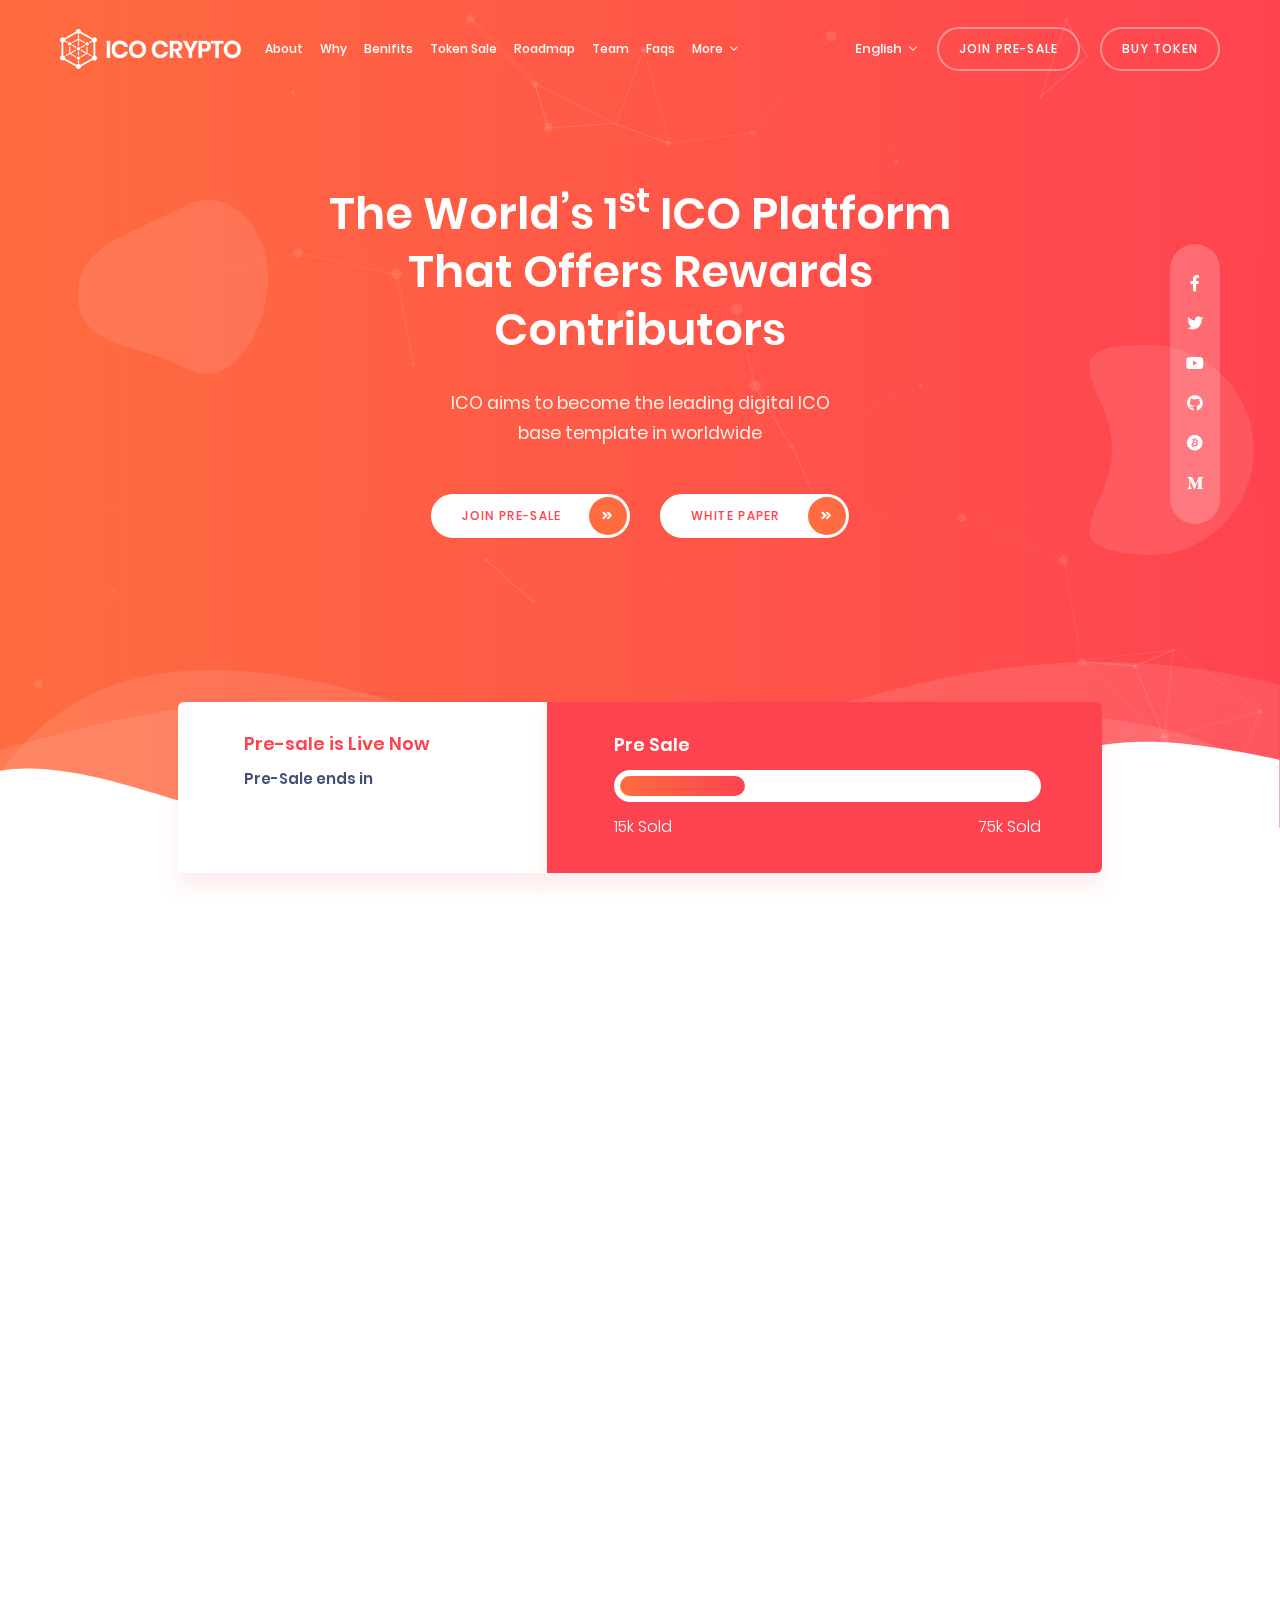
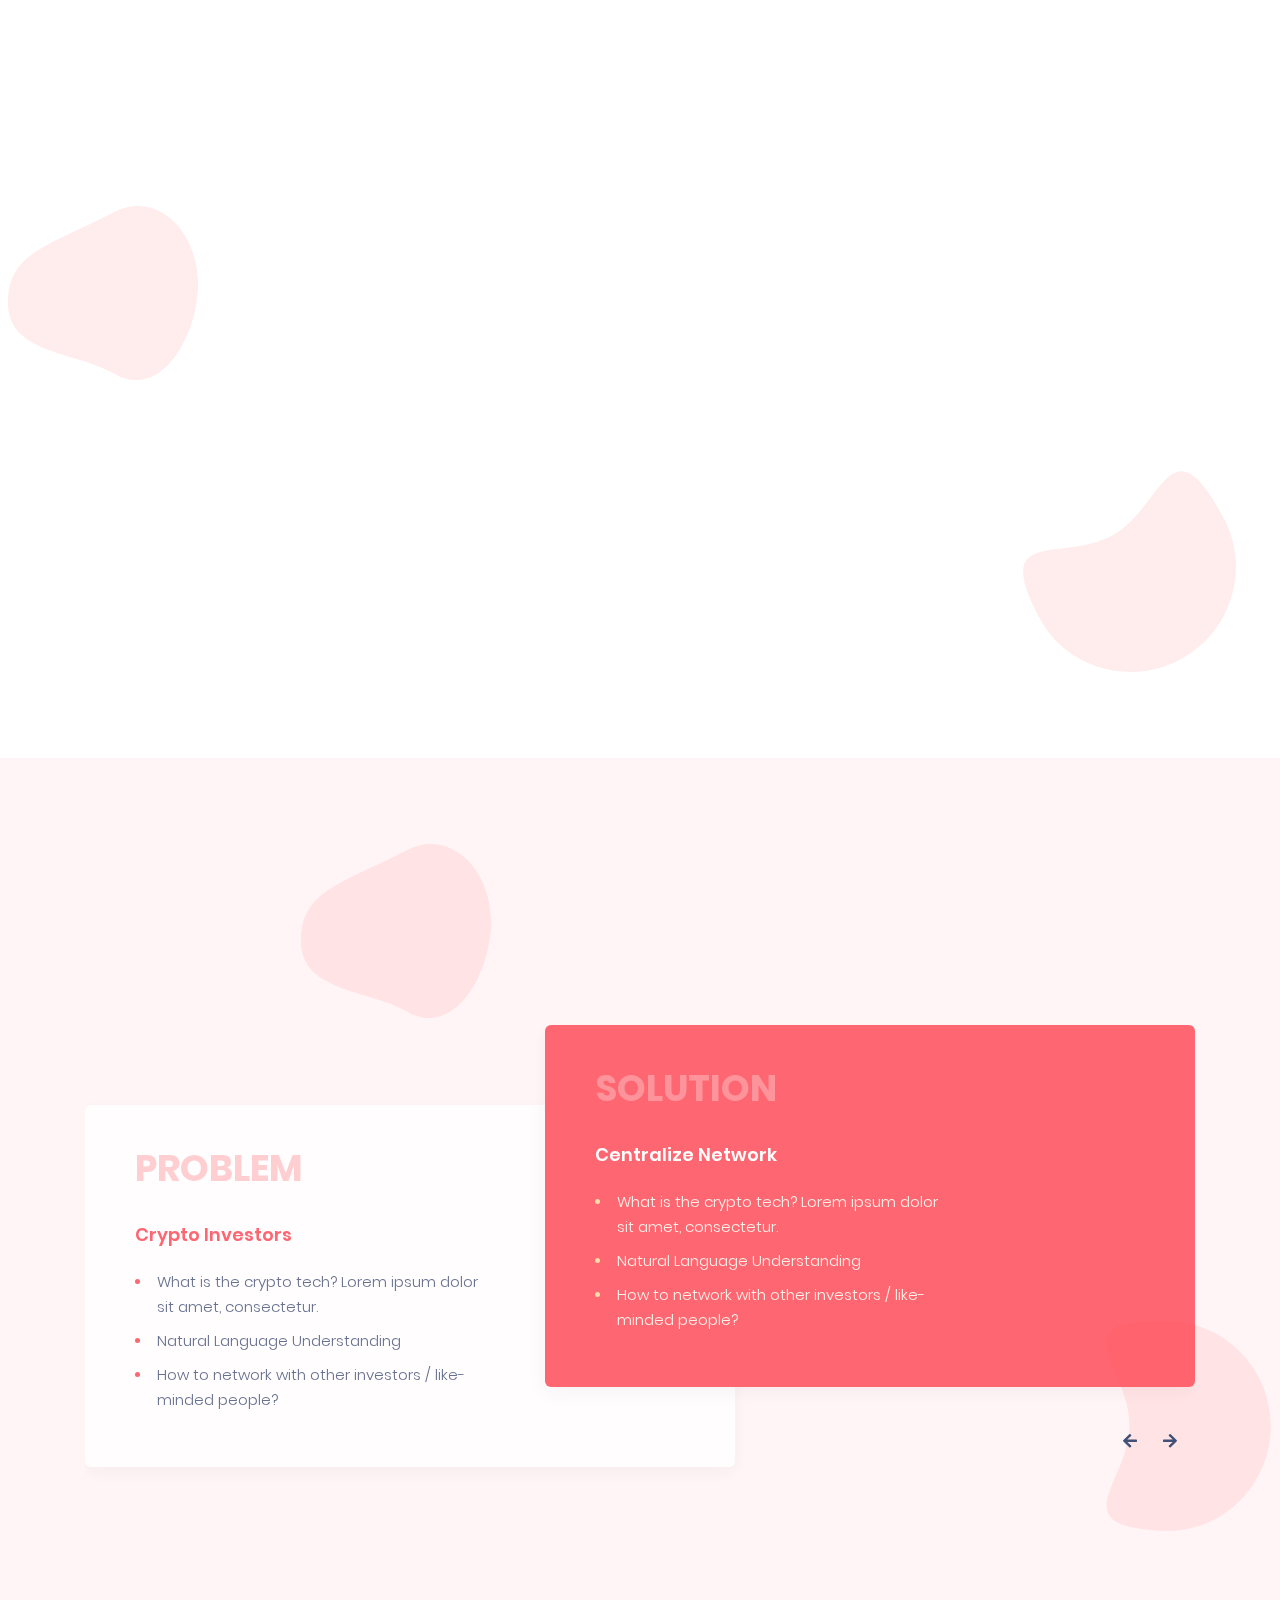
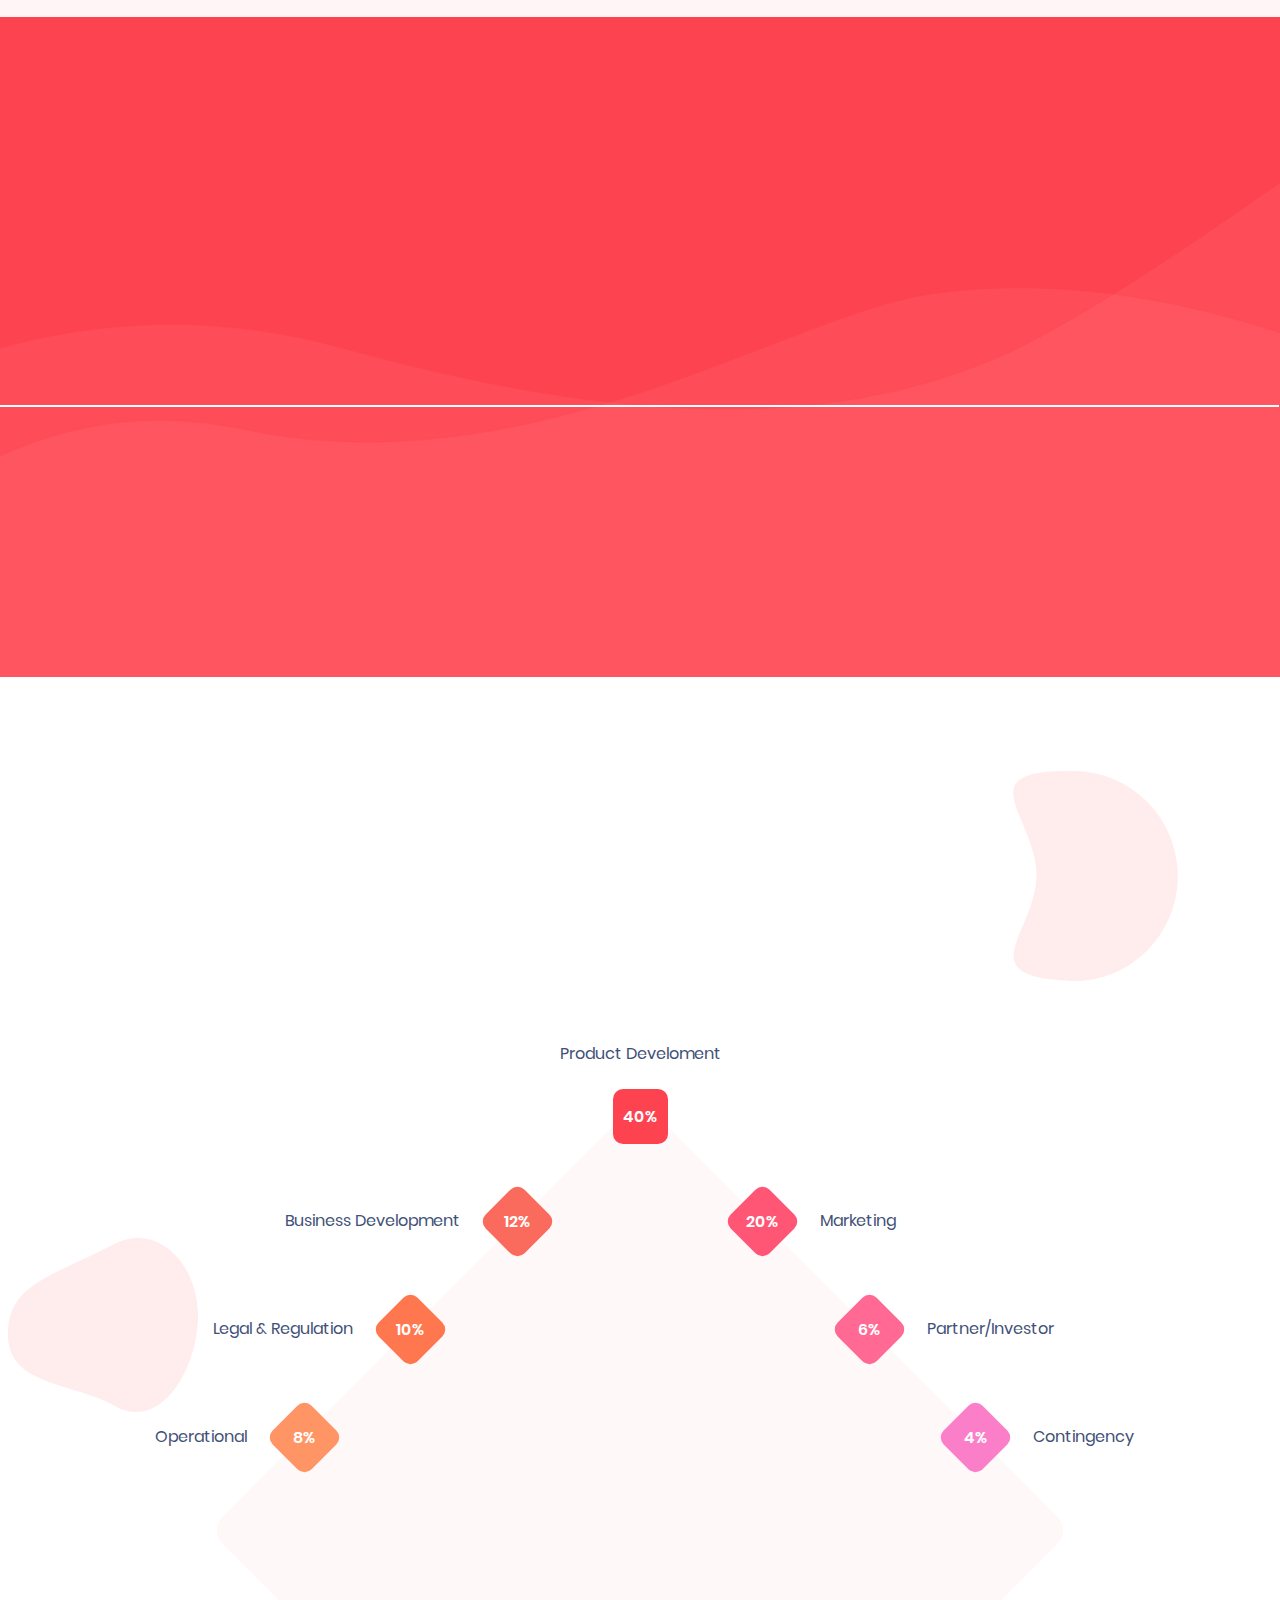
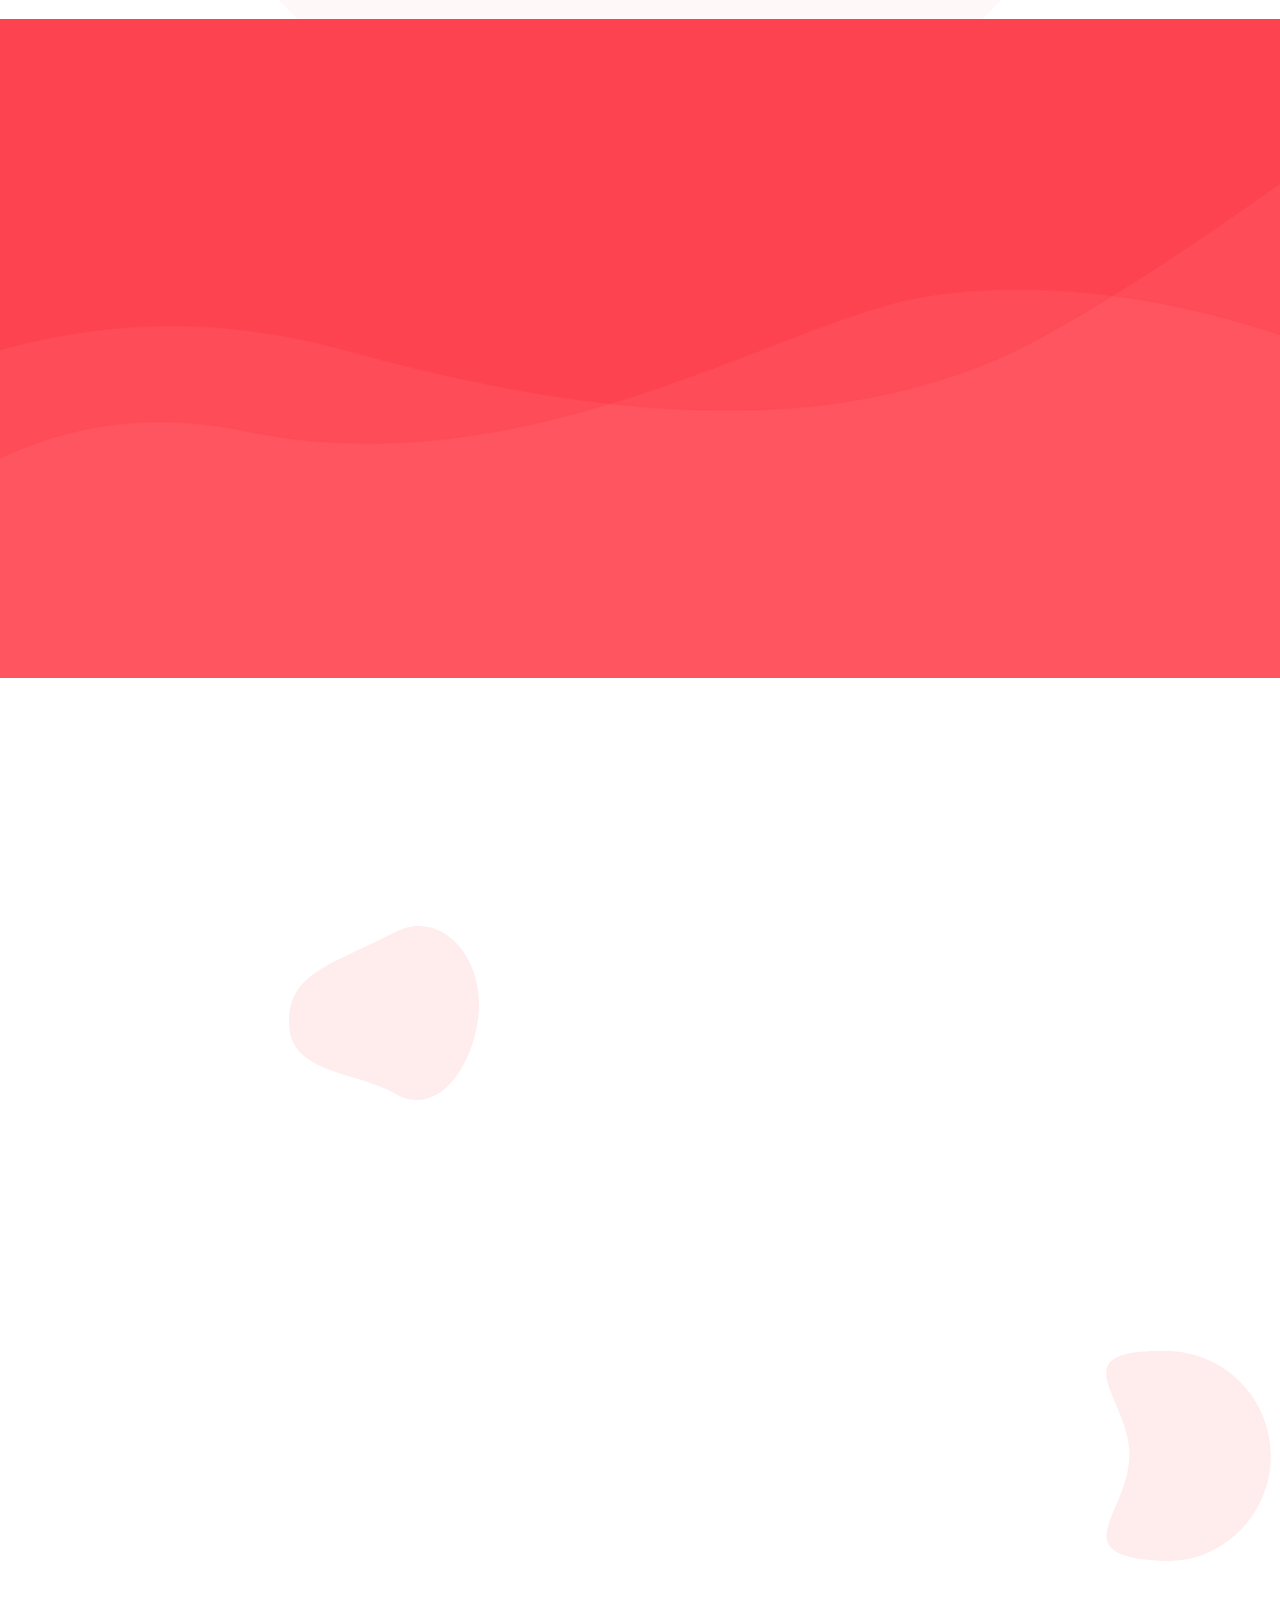
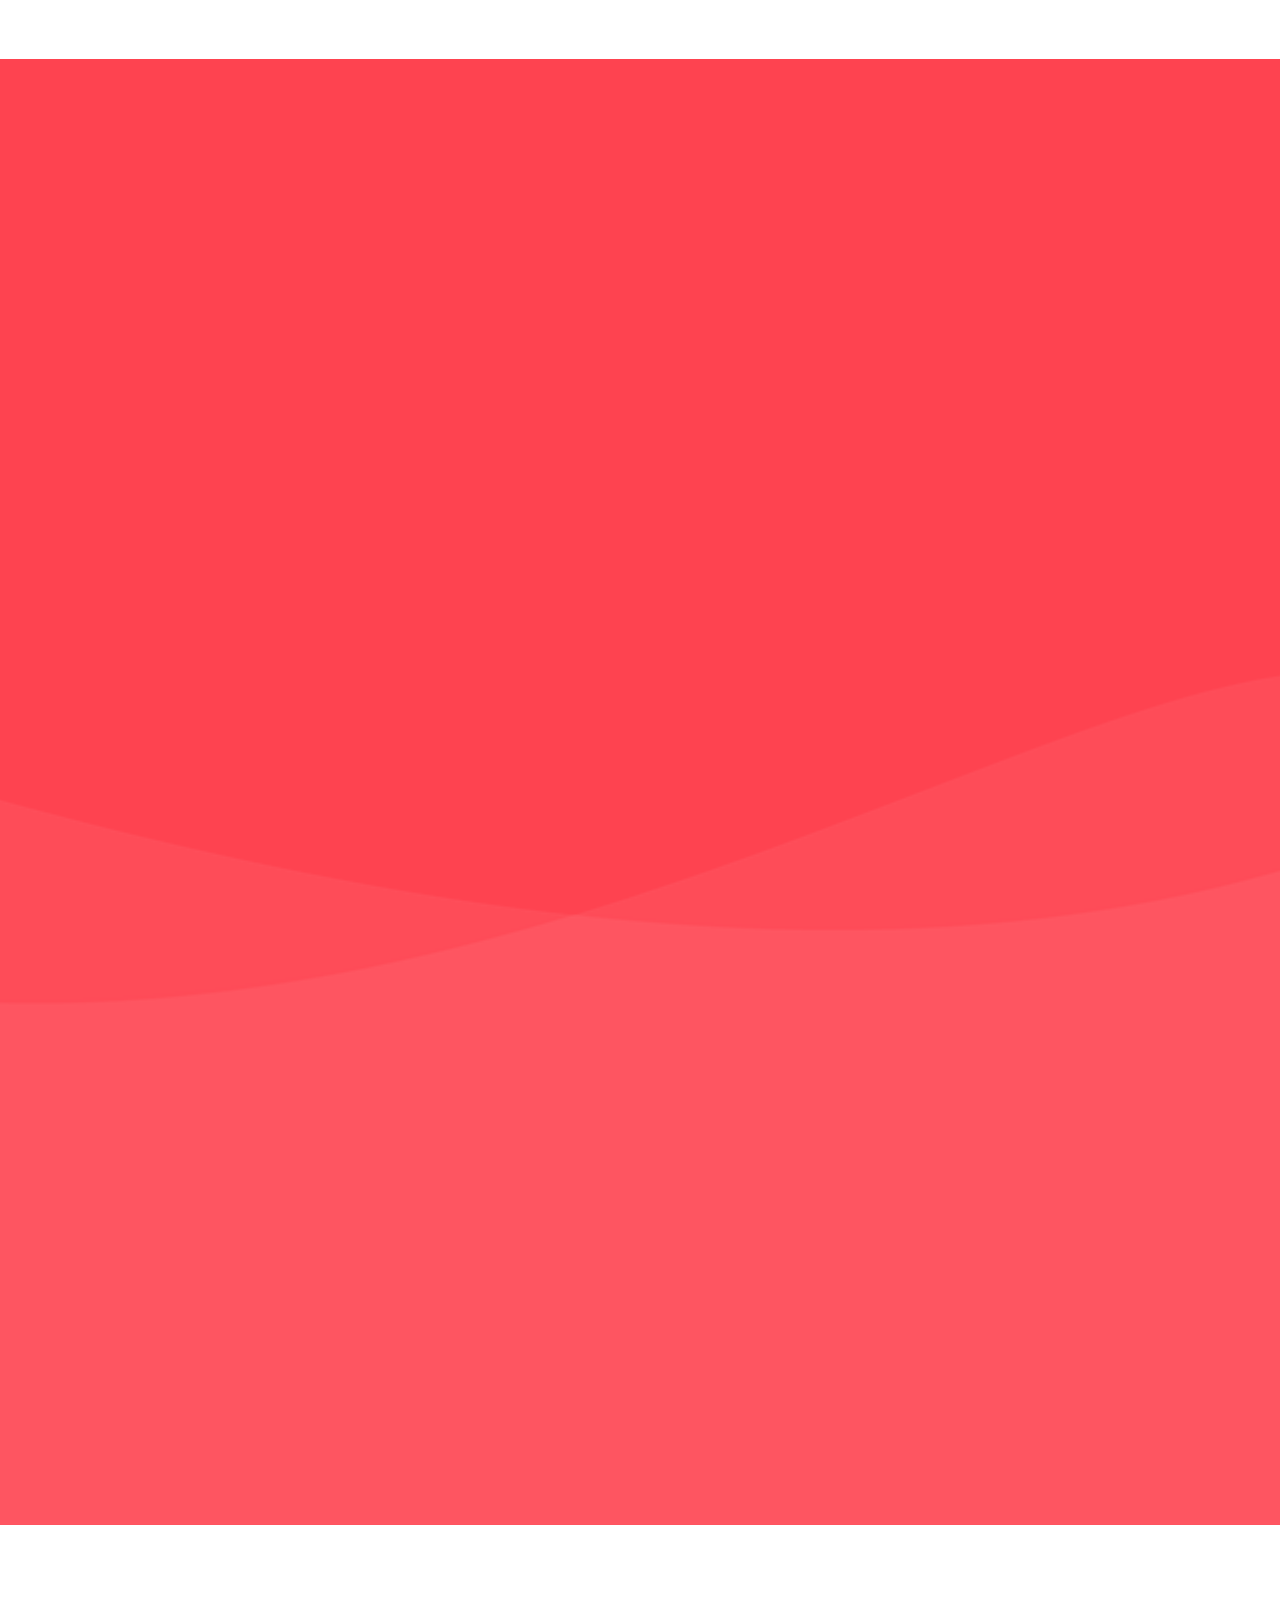
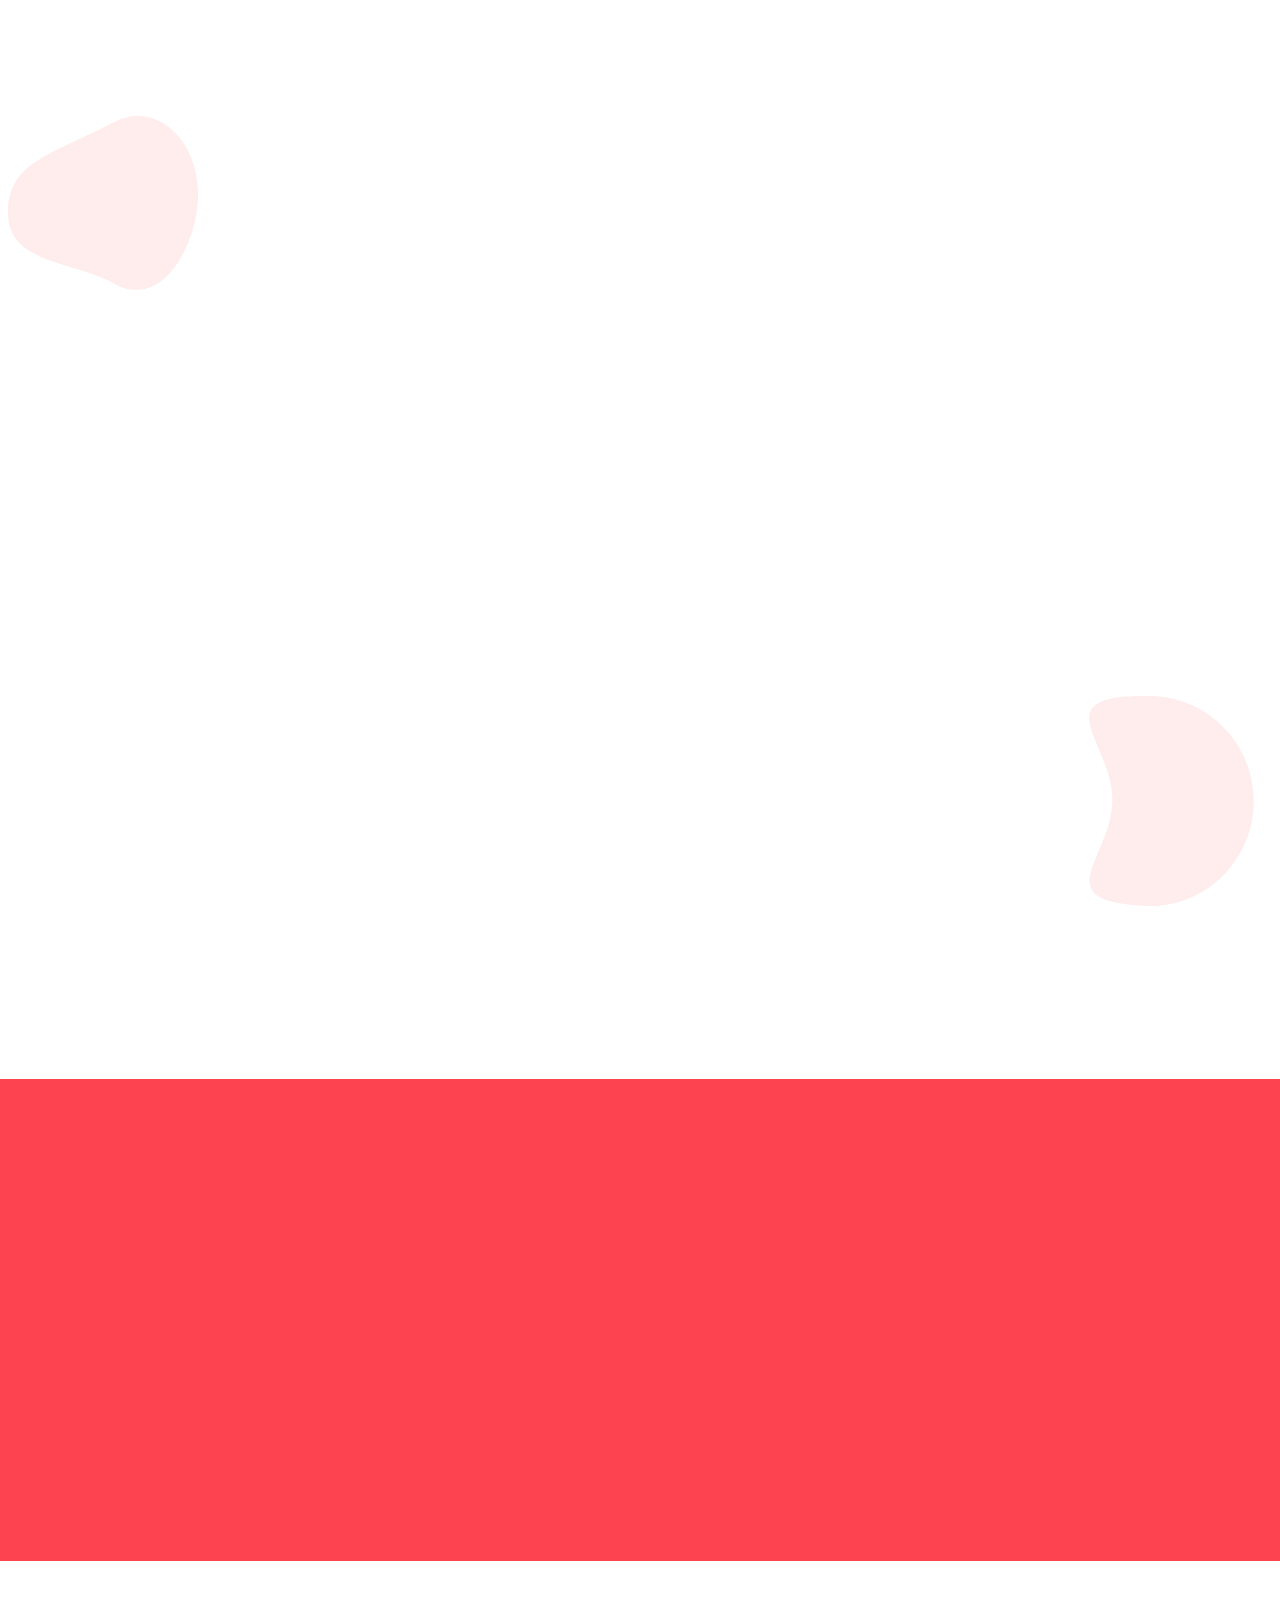
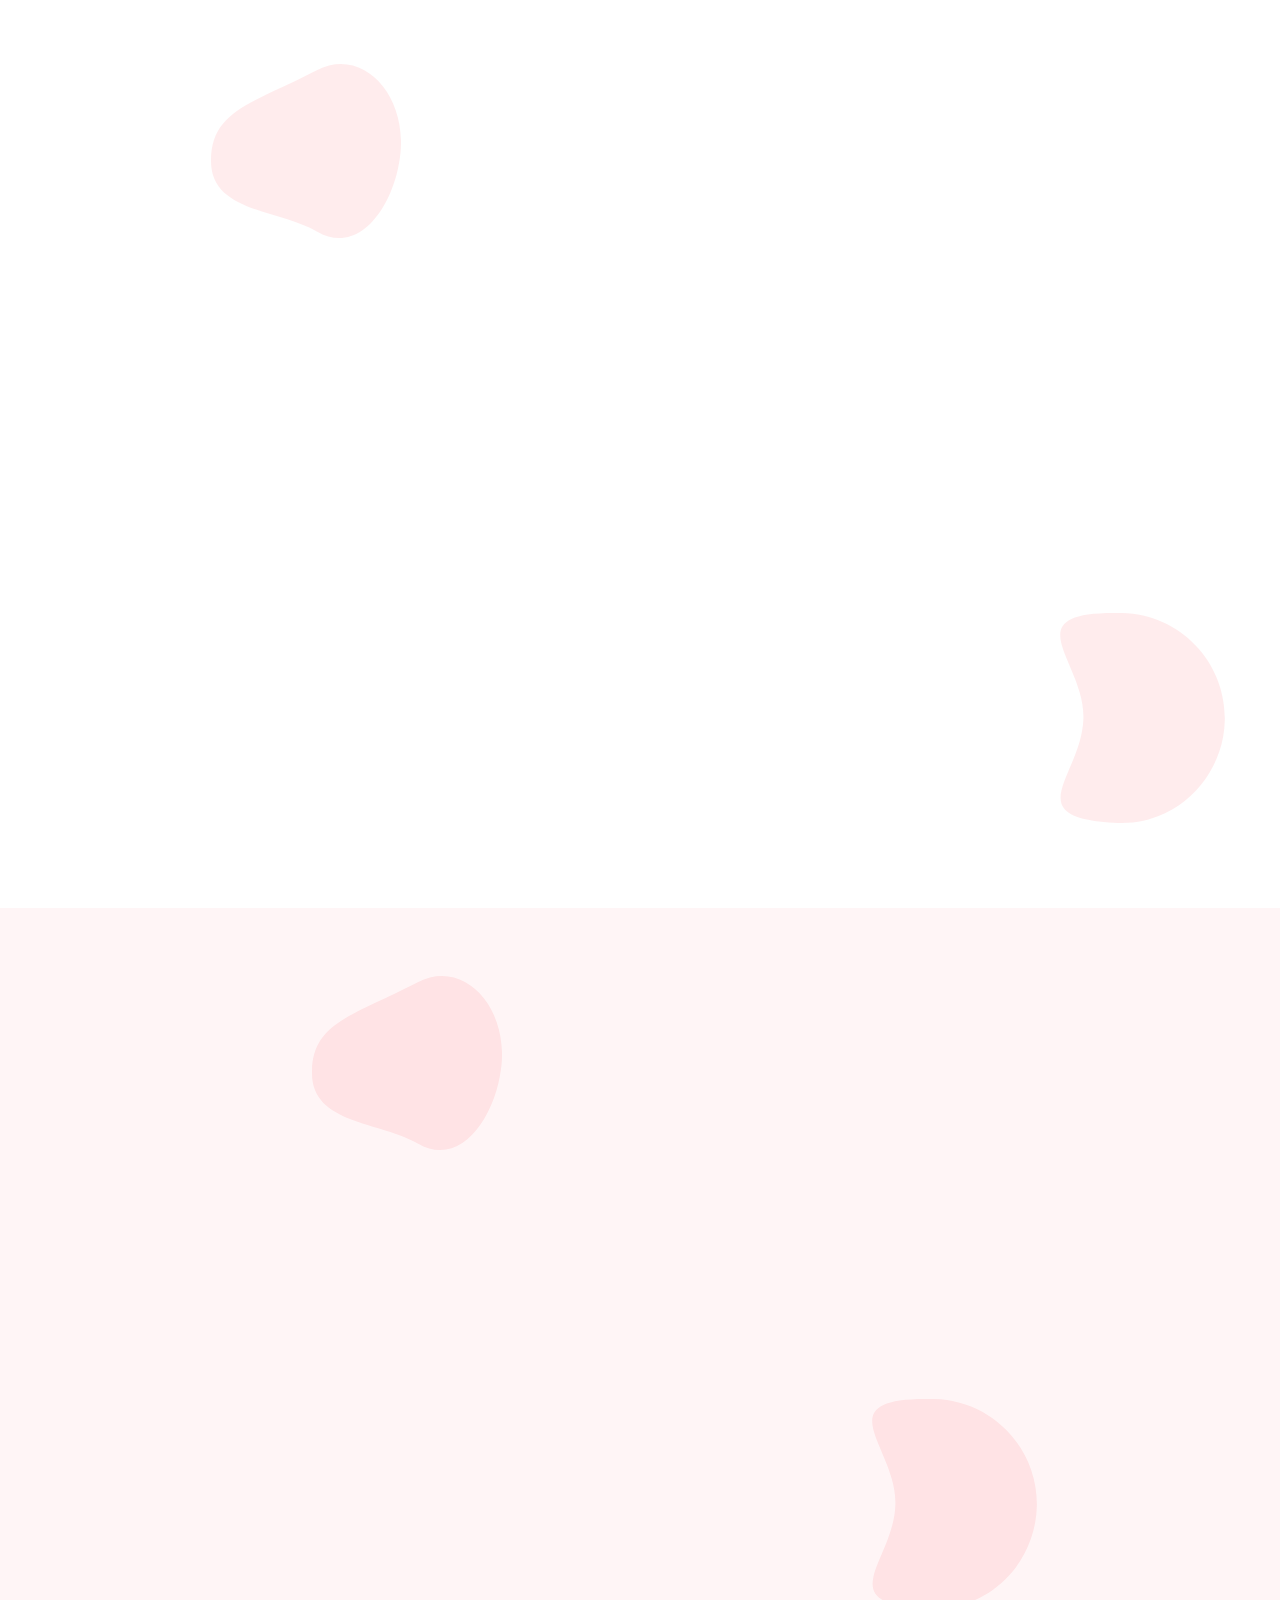
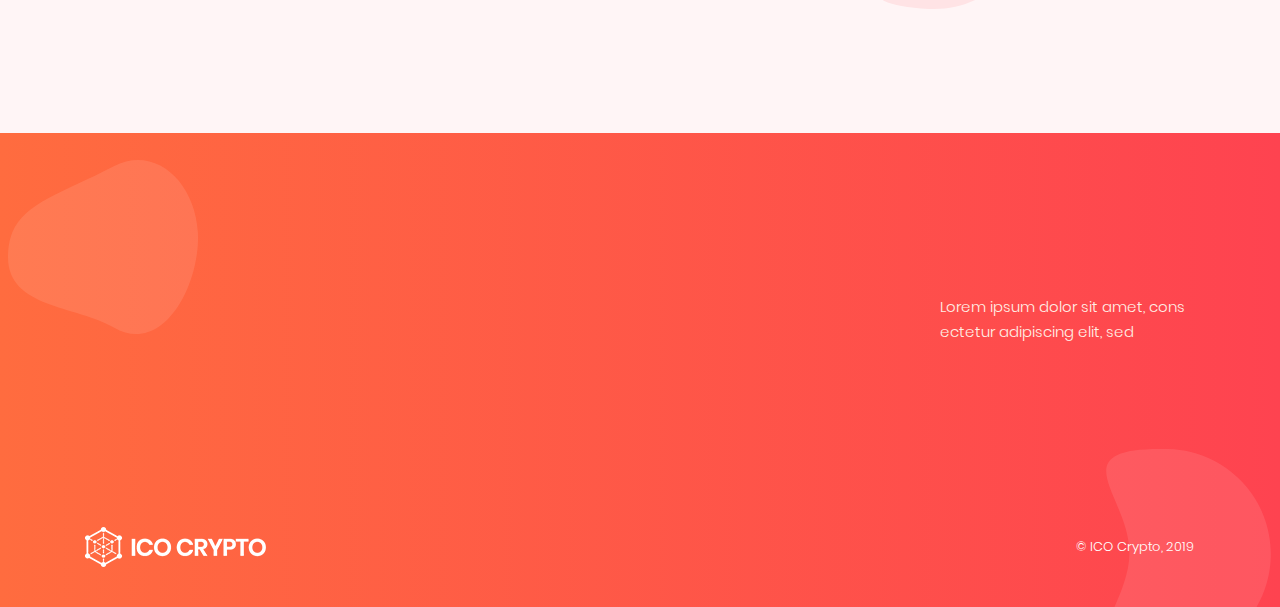
==== commit 7a7af68d: "Rename index.html to index-zinnia.html" ====
--- a/index-zinnia.html
+++ b/index-zinnia.html
@@ -1475,4 +1475,4 @@
 	<script src="assets/js/charts.js?ver=1930"></script>
 </body>
 
-</html>+</html>
